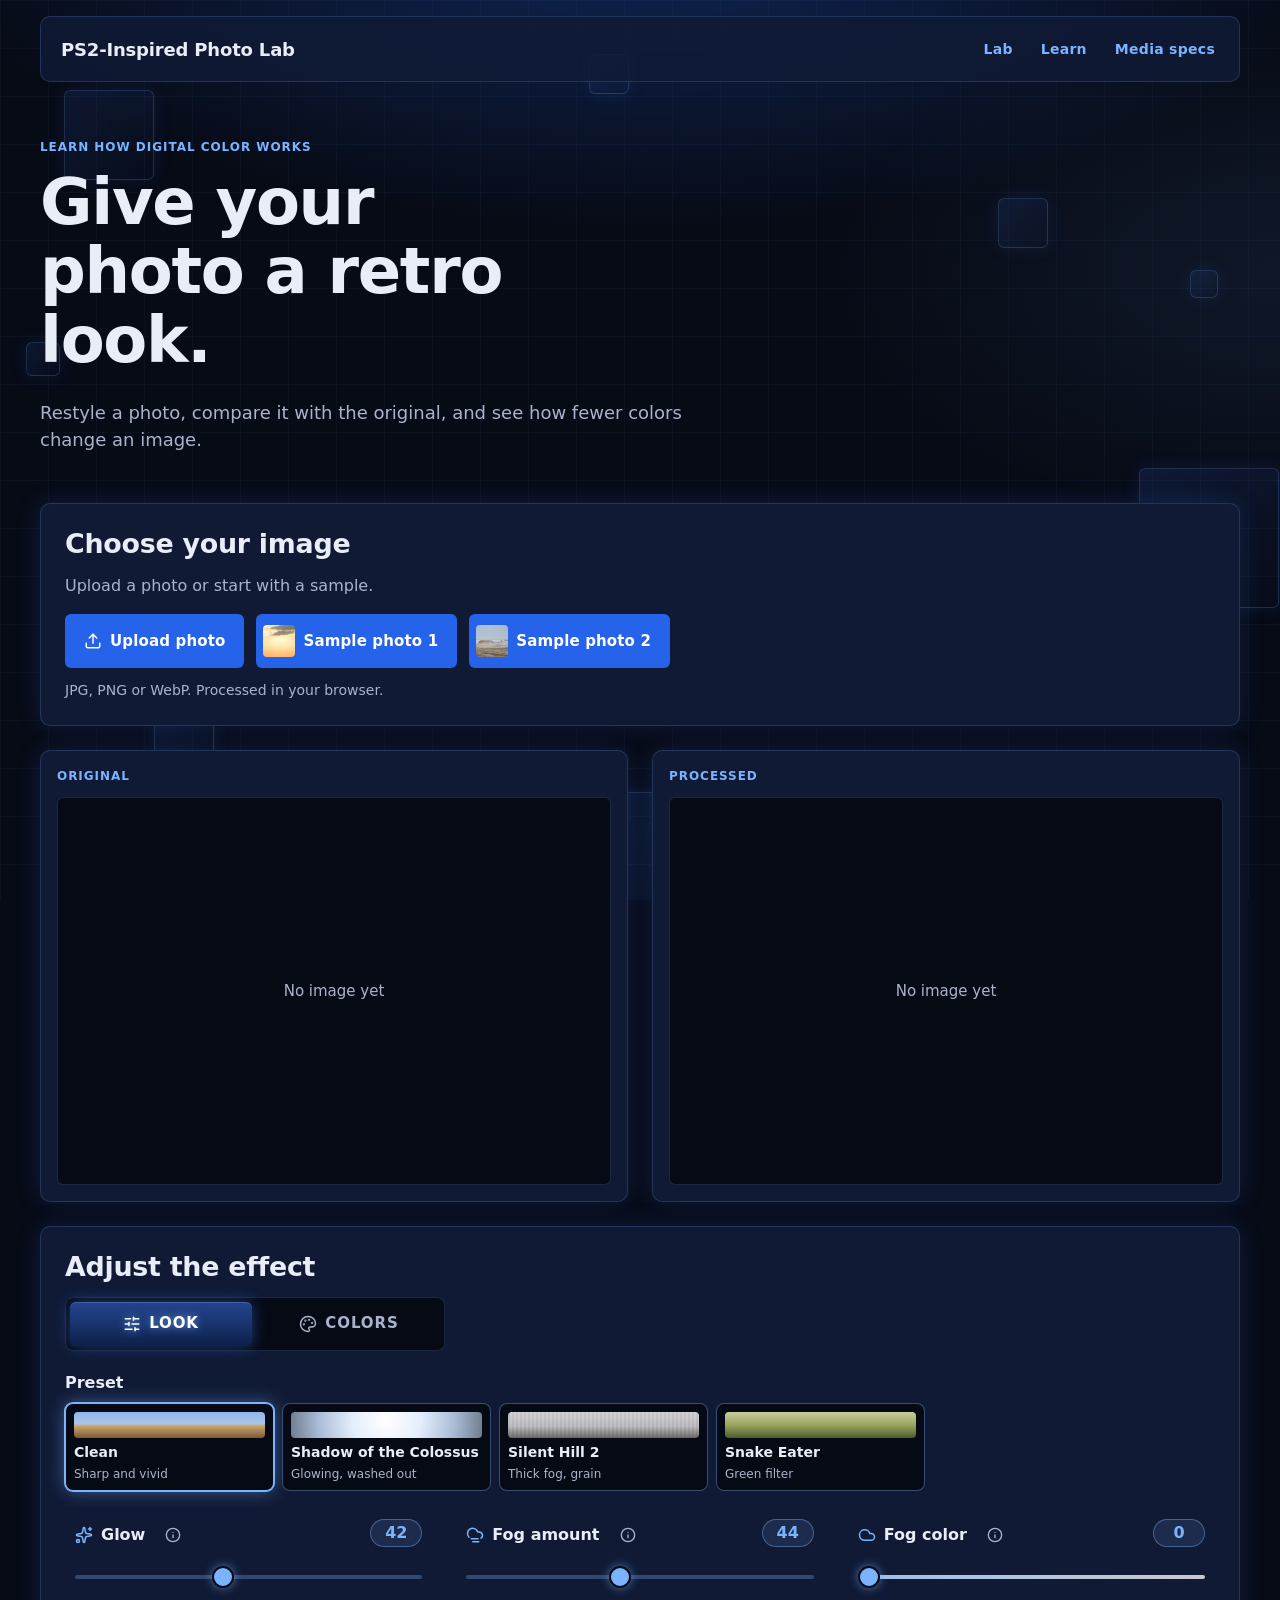
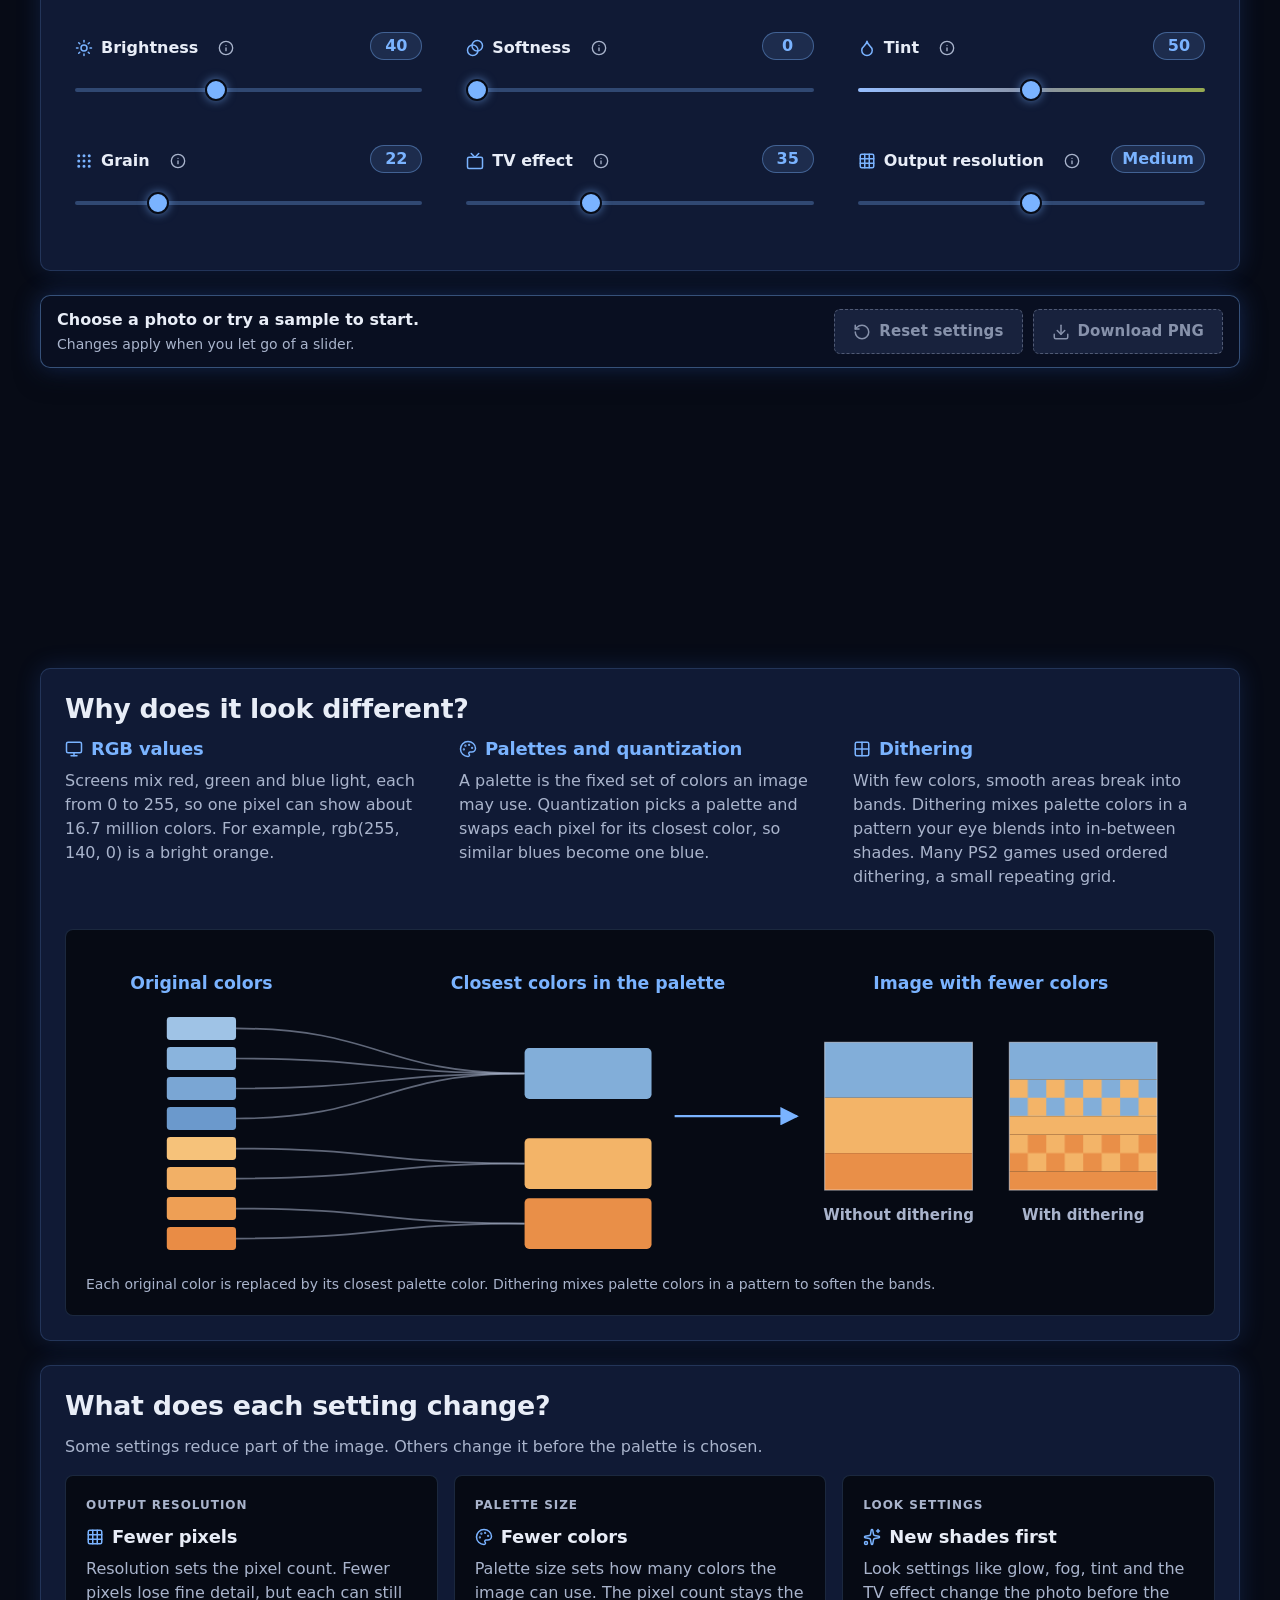
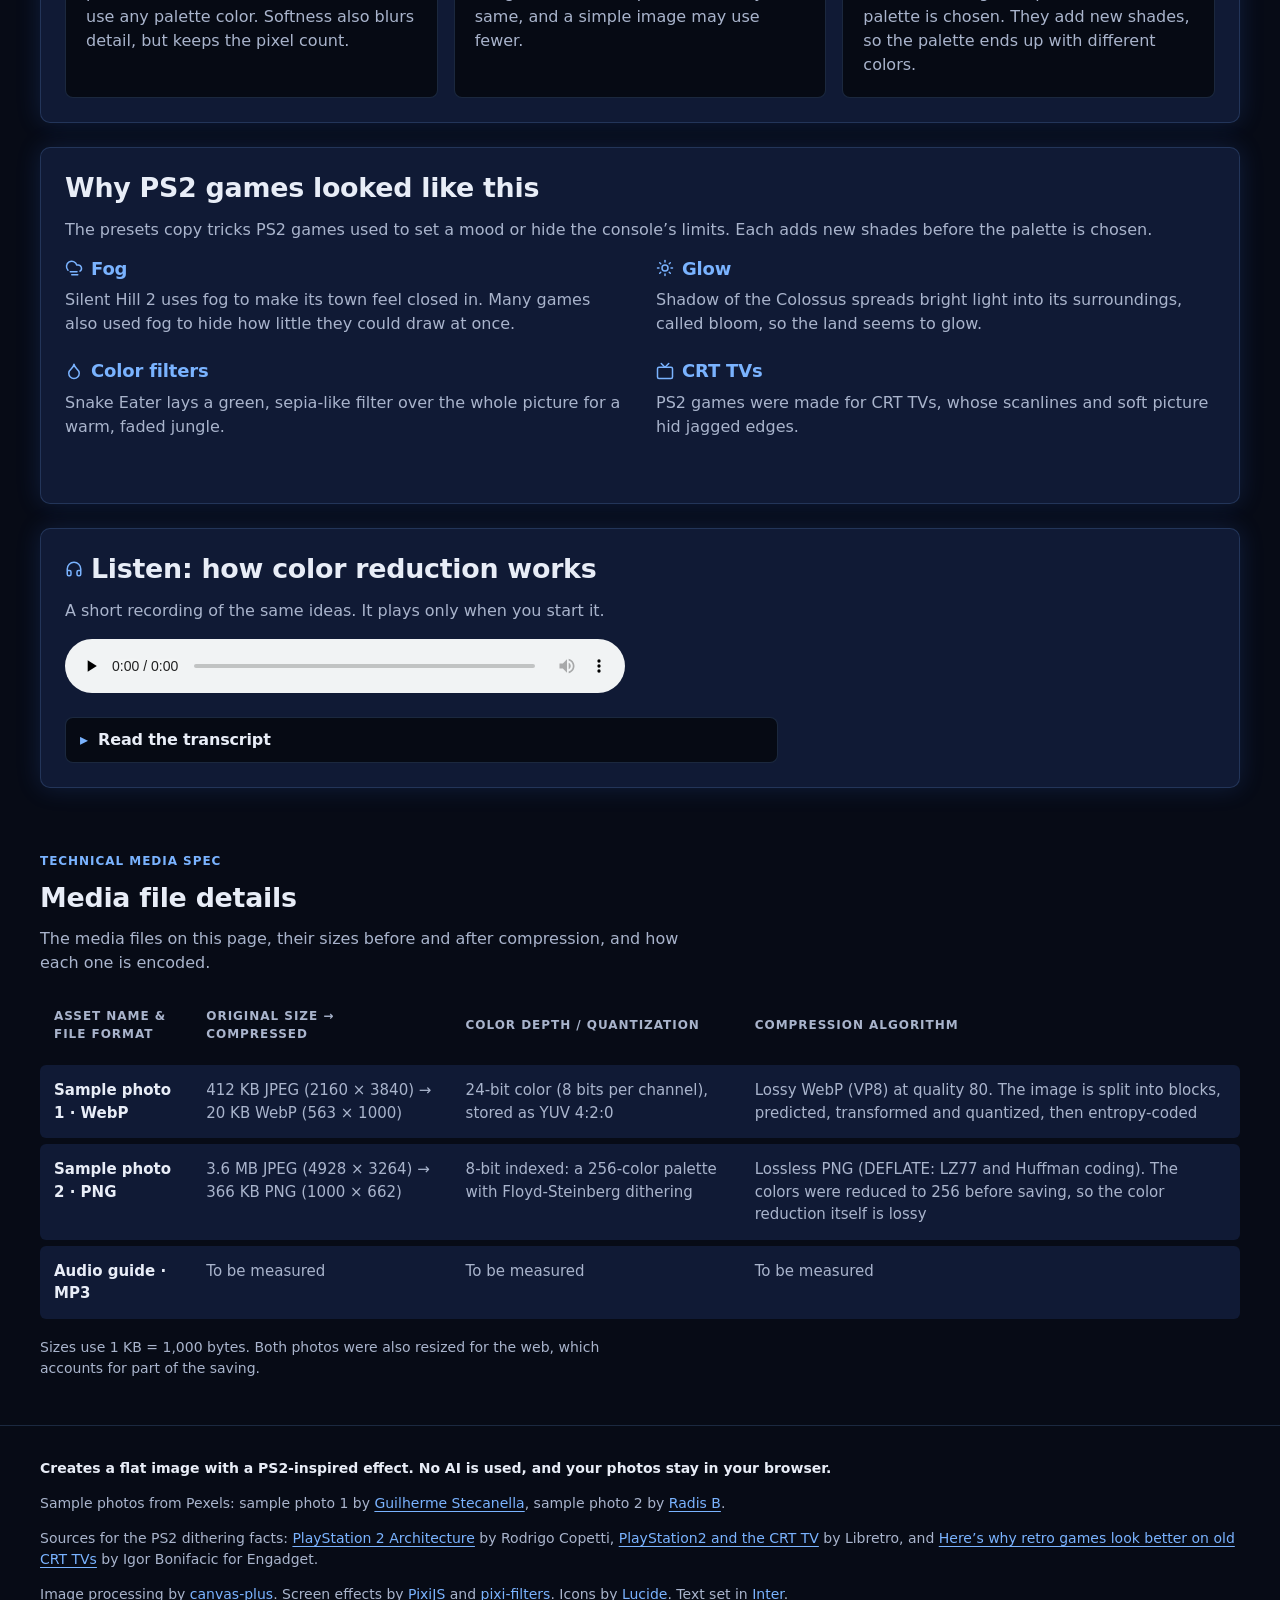
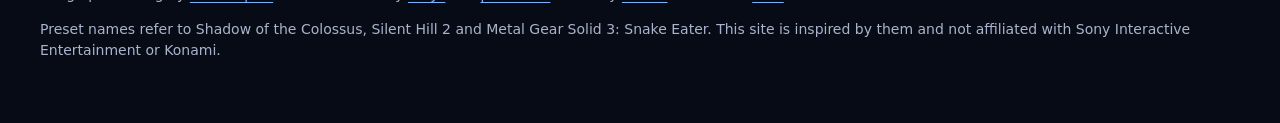
==== index.html @ ebdca56a "Rewrite the transcript around color systems and quantization, and cite the PS2 dithering sources" ====
<!doctype html>
<html lang="en">
<head>
  <meta charset="utf-8">
  <meta name="viewport" content="width=device-width, initial-scale=1">
  <title>PS2-Inspired Photo Lab</title>
  <meta name="description" content="Give a photo a PS2-inspired look and learn how RGB values, palettes, quantization and dithering change a digital image.">
  <meta name="theme-color" content="#070b16">
  <link rel="icon" href="data:image/svg+xml,%3Csvg xmlns='http://www.w3.org/2000/svg' viewBox='0 0 32 32'%3E%3Crect width='32' height='32' rx='6' fill='%23070b16'/%3E%3Cpath d='M6 24 16 6l10 18z' fill='none' stroke='%237ab3ff' stroke-width='2.5' stroke-linejoin='round'/%3E%3C/svg%3E">
  <link rel="preload" href="assets/fonts/inter-latin-wght-normal.woff2" as="font" type="font/woff2" crossorigin>
  <link rel="stylesheet" href="style.css">
</head>
<body>
  <!-- Icons from Lucide (lucide.dev), ISC license: assets/icons/LUCIDE-LICENSE.txt -->
  <svg class="icon-sprite" aria-hidden="true" focusable="false">
    <symbol id="i-upload" viewBox="0 0 24 24"><path d="M12 3v12" /> <path d="m17 8-5-5-5 5" /> <path d="M21 15v4a2 2 0 0 1-2 2H5a2 2 0 0 1-2-2v-4" /></symbol>
    <symbol id="i-download" viewBox="0 0 24 24"><path d="M12 15V3" /> <path d="M21 15v4a2 2 0 0 1-2 2H5a2 2 0 0 1-2-2v-4" /> <path d="m7 10 5 5 5-5" /></symbol>
    <symbol id="i-rotate-ccw" viewBox="0 0 24 24"><path d="M3 12a9 9 0 1 0 9-9 9.75 9.75 0 0 0-6.74 2.74L3 8" /> <path d="M3 3v5h5" /></symbol>
    <symbol id="i-play" viewBox="0 0 24 24"><path d="M5 5a2 2 0 0 1 3.008-1.728l11.997 6.998a2 2 0 0 1 .003 3.458l-12 7A2 2 0 0 1 5 19z" /></symbol>
    <symbol id="i-pause" viewBox="0 0 24 24"><rect x="14" y="3" width="5" height="18" rx="1" /> <rect x="5" y="3" width="5" height="18" rx="1" /></symbol>
    <symbol id="i-sliders-horizontal" viewBox="0 0 24 24"><path d="M10 5H3" /> <path d="M12 19H3" /> <path d="M14 3v4" /> <path d="M16 17v4" /> <path d="M21 12h-9" /> <path d="M21 19h-5" /> <path d="M21 5h-7" /> <path d="M8 10v4" /> <path d="M8 12H3" /></symbol>
    <symbol id="i-palette" viewBox="0 0 24 24"><path d="M12 22a1 1 0 0 1 0-20 10 9 0 0 1 10 9 5 5 0 0 1-5 5h-2.25a1.75 1.75 0 0 0-1.4 2.8l.3.4a1.75 1.75 0 0 1-1.4 2.8z" /> <circle cx="13.5" cy="6.5" r=".5" fill="currentColor" /> <circle cx="17.5" cy="10.5" r=".5" fill="currentColor" /> <circle cx="6.5" cy="12.5" r=".5" fill="currentColor" /> <circle cx="8.5" cy="7.5" r=".5" fill="currentColor" /></symbol>
    <symbol id="i-sparkles" viewBox="0 0 24 24"><path d="M11.017 2.814a1 1 0 0 1 1.966 0l1.051 5.558a2 2 0 0 0 1.594 1.594l5.558 1.051a1 1 0 0 1 0 1.966l-5.558 1.051a2 2 0 0 0-1.594 1.594l-1.051 5.558a1 1 0 0 1-1.966 0l-1.051-5.558a2 2 0 0 0-1.594-1.594l-5.558-1.051a1 1 0 0 1 0-1.966l5.558-1.051a2 2 0 0 0 1.594-1.594z" /> <path d="M20 2v4" /> <path d="M22 4h-4" /> <circle cx="4" cy="20" r="2" /></symbol>
    <symbol id="i-cloud-fog" viewBox="0 0 24 24"><path d="M4 14.899A7 7 0 1 1 15.71 8h1.79a4.5 4.5 0 0 1 2.5 8.242" /> <path d="M16 17H7" /> <path d="M17 21H9" /></symbol>
    <symbol id="i-cloud" viewBox="0 0 24 24"><path d="M17.5 19H9a7 7 0 1 1 6.71-9h1.79a4.5 4.5 0 1 1 0 9Z" /></symbol>
    <symbol id="i-sun" viewBox="0 0 24 24"><circle cx="12" cy="12" r="4" /> <path d="M12 2v2" /> <path d="M12 20v2" /> <path d="m4.93 4.93 1.41 1.41" /> <path d="m17.66 17.66 1.41 1.41" /> <path d="M2 12h2" /> <path d="M20 12h2" /> <path d="m6.34 17.66-1.41 1.41" /> <path d="m19.07 4.93-1.41 1.41" /></symbol>
    <symbol id="i-blend" viewBox="0 0 24 24"><circle cx="15" cy="9" r="7" /> <circle cx="9" cy="15" r="7" /></symbol>
    <symbol id="i-droplet" viewBox="0 0 24 24"><path d="M12 22a7 7 0 0 0 7-7c0-2-1-3.9-3-5.5s-3.5-4-4-6.5c-.5 2.5-2 4.9-4 6.5C6 11.1 5 13 5 15a7 7 0 0 0 7 7z" /></symbol>
    <symbol id="i-grip" viewBox="0 0 24 24"><circle cx="12" cy="5" r="1" /> <circle cx="19" cy="5" r="1" /> <circle cx="5" cy="5" r="1" /> <circle cx="12" cy="12" r="1" /> <circle cx="19" cy="12" r="1" /> <circle cx="5" cy="12" r="1" /> <circle cx="12" cy="19" r="1" /> <circle cx="19" cy="19" r="1" /> <circle cx="5" cy="19" r="1" /></symbol>
    <symbol id="i-tv" viewBox="0 0 24 24"><path d="m17 2-5 5-5-5" /> <rect width="20" height="15" x="2" y="7" rx="2" /></symbol>
    <symbol id="i-grid-3x3" viewBox="0 0 24 24"><rect width="18" height="18" x="3" y="3" rx="2" /> <path d="M3 9h18" /> <path d="M3 15h18" /> <path d="M9 3v18" /> <path d="M15 3v18" /></symbol>
    <symbol id="i-droplets" viewBox="0 0 24 24"><path d="M7 16.3c2.2 0 4-1.83 4-4.05 0-1.16-.57-2.26-1.71-3.19S7.29 6.75 7 5.3c-.29 1.45-1.14 2.84-2.29 3.76S3 11.1 3 12.25c0 2.22 1.8 4.05 4 4.05z" /> <path d="M12.56 6.6A10.97 10.97 0 0 0 14 3.02c.5 2.5 2 4.9 4 6.5s3 3.5 3 5.5a6.98 6.98 0 0 1-11.91 4.97" /></symbol>
    <symbol id="i-grid-2x2" viewBox="0 0 24 24"><path d="M12 3v18" /> <path d="M3 12h18" /> <rect x="3" y="3" width="18" height="18" rx="2" /></symbol>
    <symbol id="i-monitor" viewBox="0 0 24 24"><rect width="20" height="14" x="2" y="3" rx="2" /> <line x1="8" x2="16" y1="21" y2="21" /> <line x1="12" x2="12" y1="17" y2="21" /></symbol>
    <symbol id="i-headphones" viewBox="0 0 24 24"><path d="M3 14h3a2 2 0 0 1 2 2v3a2 2 0 0 1-2 2H5a2 2 0 0 1-2-2v-7a9 9 0 0 1 18 0v7a2 2 0 0 1-2 2h-1a2 2 0 0 1-2-2v-3a2 2 0 0 1 2-2h3" /></symbol>
    <symbol id="i-info" viewBox="0 0 24 24"><circle cx="12" cy="12" r="10" /> <path d="M12 16v-4" /> <path d="M12 8h.01" /></symbol>
  </svg>
  <a class="skip-link" href="#lab">Skip to the photo lab</a>

  <div class="backdrop" aria-hidden="true">
    <span></span><span></span><span></span><span></span><span></span>
    <span></span><span></span><span></span><span></span><span></span>
  </div>

  <header class="site-header">
    <div class="container">
      <div class="site-header__bar">
        <a class="brand" href="#top">PS2-Inspired Photo Lab</a>
        <nav aria-label="Page sections">
          <ul class="nav-list">
            <li><a href="#lab">Lab</a></li>
            <li><a href="#learn">Learn</a></li>
            <li><a href="#media-specs">Media specs</a></li>
          </ul>
        </nav>
      </div>
    </div>
  </header>

  <main id="top">
    <section class="intro container" aria-labelledby="intro-title">
      <p class="eyebrow">Learn how digital color works</p>
      <h1 id="intro-title">Give your photo a retro look.</h1>
      <p class="intro__lead">Restyle a photo, compare it with the original, and see how fewer colors change an image.</p>
    </section>

    <section id="lab" class="lab container" aria-label="Photo lab">
      <div class="panel choose">
        <h2>Choose your image</h2>
        <p>Upload a photo or start with a sample.</p>
        <div class="choose__actions">
          <label class="button upload">
            <input class="visually-hidden" type="file" id="upload-input" accept="image/jpeg,image/png,image/webp">
            <svg class="icon" aria-hidden="true" focusable="false"><use href="#i-upload"></use></svg>
            Upload photo
          </label>
          <button class="button button--sample" type="button" id="sample-sunset">
            <img class="sample-thumb" src="assets/images/thumb-sunset.webp" width="96" height="96" alt="">
            Sample photo 1
          </button>
          <button class="button button--sample" type="button" id="sample-desert">
            <img class="sample-thumb" src="assets/images/thumb-desert.webp" width="96" height="96" alt="">
            Sample photo 2
          </button>
        </div>
        <p class="hint">JPG, PNG or WebP. Processed in your browser.</p>
      </div>

      <div class="workspace">
        <div class="workspace__stage">
        <figure class="panel preview preview--original">
          <figcaption class="label">Original</figcaption>
          <div class="preview__frame" id="original-frame">
            <p class="preview__empty">No image yet</p>
          </div>
        </figure>

        <figure class="panel preview preview--processed">
          <figcaption class="label">Processed</figcaption>
          <div class="preview__frame" id="processed-frame">
            <p class="preview__empty">No image yet</p>
          </div>
          <div class="preview__motion" id="motion-controls" hidden>
            <button class="button button--secondary" type="button" id="motion-toggle"><svg class="icon" aria-hidden="true" focusable="false"><use href="#i-pause"></use></svg><span class="motion-toggle__label">Pause TV effect</span></button>
            <p class="preview__note">The moving preview is in full color. Pause it to see the exact file you’ll download.</p>
          </div>
        </figure>

        </div>

        <section class="panel controls" aria-labelledby="controls-title">
          <h2 id="controls-title">Adjust the effect</h2>
          <div class="tabs" role="tablist" aria-label="Settings">
            <button class="tab" type="button" role="tab" id="tab-look" aria-selected="true" aria-controls="panel-look"><svg class="icon" aria-hidden="true" focusable="false"><use href="#i-sliders-horizontal"></use></svg>Look</button>
            <button class="tab" type="button" role="tab" id="tab-colors" aria-selected="false" aria-controls="panel-colors" tabindex="-1"><svg class="icon" aria-hidden="true" focusable="false"><use href="#i-palette"></use></svg>Colors</button>
          </div>

          <div class="tab-panel" role="tabpanel" id="panel-look" aria-labelledby="tab-look">
            <fieldset class="presets">
              <legend>Preset</legend>
              <div class="presets__tiles">
                <label class="preset">
                  <input type="radio" name="preset" value="clean" checked>
                  <span class="preset__body">
                    <span class="preset__swatch preset__swatch--clean" aria-hidden="true"></span>
                    <span class="preset__name">Clean</span>
                    <span class="preset__hint">Sharp and vivid</span>
                  </span>
                </label>
                <label class="preset">
                  <input type="radio" name="preset" value="colossus">
                  <span class="preset__body">
                    <span class="preset__swatch preset__swatch--colossus" aria-hidden="true"></span>
                    <span class="preset__name">Shadow of the Colossus</span>
                    <span class="preset__hint">Glowing, washed out</span>
                  </span>
                </label>
                <label class="preset">
                  <input type="radio" name="preset" value="silenthill">
                  <span class="preset__body">
                    <span class="preset__swatch preset__swatch--silenthill" aria-hidden="true"></span>
                    <span class="preset__name">Silent Hill 2</span>
                    <span class="preset__hint">Thick fog, grain</span>
                  </span>
                </label>
                <label class="preset">
                  <input type="radio" name="preset" value="snakeeater">
                  <span class="preset__body">
                    <span class="preset__swatch preset__swatch--snakeeater" aria-hidden="true"></span>
                    <span class="preset__name">Snake Eater</span>
                    <span class="preset__hint">Green filter</span>
                  </span>
                </label>
              </div>
              <p class="presets__custom" id="preset-custom" hidden><span class="presets__chip">Custom</span> You changed a slider. Pick a preset to go back to it.</p>
            </fieldset>

              <div class="control menu-row">
                <div class="control__head">
                  <label for="glow"><svg class="icon" aria-hidden="true" focusable="false"><use href="#i-sparkles"></use></svg>Glow</label>
                  <button class="info-btn" type="button" aria-label="About Glow" aria-expanded="false" aria-controls="glow-help"><svg class="icon" aria-hidden="true" focusable="false"><use href="#i-info"></use></svg></button>
                  <output class="value-pill" for="glow" id="glow-value">42</output>
                </div>
                <input type="range" class="" id="glow" min="0" max="100" step="1" value="42" aria-describedby="glow-help">
                <p class="control__help control__help--pop" id="glow-help">How much bright areas glow into their surroundings.</p>
              </div>
              <div class="control menu-row">
                <div class="control__head">
                  <label for="fog-amount"><svg class="icon" aria-hidden="true" focusable="false"><use href="#i-cloud-fog"></use></svg>Fog amount</label>
                  <button class="info-btn" type="button" aria-label="About Fog amount" aria-expanded="false" aria-controls="fog-amount-help"><svg class="icon" aria-hidden="true" focusable="false"><use href="#i-info"></use></svg></button>
                  <output class="value-pill" for="fog-amount" id="fog-amount-value">44</output>
                </div>
                <input type="range" class="" id="fog-amount" min="0" max="100" step="1" value="44" aria-describedby="fog-amount-help">
                <p class="control__help control__help--pop" id="fog-amount-help">How thick the haze is. Light fog stays near the top of the image. Heavy fog covers all of it.</p>
              </div>
              <div class="control menu-row">
                <div class="control__head">
                  <label for="fog-color"><svg class="icon" aria-hidden="true" focusable="false"><use href="#i-cloud"></use></svg>Fog color</label>
                  <button class="info-btn" type="button" aria-label="About Fog color" aria-expanded="false" aria-controls="fog-color-help"><svg class="icon" aria-hidden="true" focusable="false"><use href="#i-info"></use></svg></button>
                  <output class="value-pill" for="fog-color" id="fog-color-value">0</output>
                </div>
                <input type="range" class="track-fog" id="fog-color" min="0" max="100" step="1" value="0" aria-describedby="fog-color-help">
                <p class="control__help control__help--pop" id="fog-color-help">From the photo’s own sky color to grey.</p>
              </div>
              <div class="control menu-row">
                <div class="control__head">
                  <label for="brightness"><svg class="icon" aria-hidden="true" focusable="false"><use href="#i-sun"></use></svg>Brightness</label>
                  <button class="info-btn" type="button" aria-label="About Brightness" aria-expanded="false" aria-controls="brightness-help"><svg class="icon" aria-hidden="true" focusable="false"><use href="#i-info"></use></svg></button>
                  <output class="value-pill" for="brightness" id="brightness-value">40</output>
                </div>
                <input type="range" class="" id="brightness" min="0" max="100" step="1" value="40" aria-describedby="brightness-help">
                <p class="control__help control__help--pop" id="brightness-help">Darker or lighter overall.</p>
              </div>
              <div class="control menu-row">
                <div class="control__head">
                  <label for="softness"><svg class="icon" aria-hidden="true" focusable="false"><use href="#i-blend"></use></svg>Softness</label>
                  <button class="info-btn" type="button" aria-label="About Softness" aria-expanded="false" aria-controls="softness-help"><svg class="icon" aria-hidden="true" focusable="false"><use href="#i-info"></use></svg></button>
                  <output class="value-pill" for="softness" id="softness-value">0</output>
                </div>
                <input type="range" class="" id="softness" min="0" max="100" step="1" value="0" aria-describedby="softness-help">
                <p class="control__help control__help--pop" id="softness-help">Draws the image smaller, then smooths it out, like PS2 output on a TV.</p>
              </div>
              <div class="control menu-row">
                <div class="control__head">
                  <label for="tint"><svg class="icon" aria-hidden="true" focusable="false"><use href="#i-droplet"></use></svg>Tint</label>
                  <button class="info-btn" type="button" aria-label="About Tint" aria-expanded="false" aria-controls="tint-help"><svg class="icon" aria-hidden="true" focusable="false"><use href="#i-info"></use></svg></button>
                  <output class="value-pill" for="tint" id="tint-value">50</output>
                </div>
                <input type="range" class="track-tint" id="tint" min="0" max="100" step="1" value="50" aria-describedby="tint-help">
                <p class="control__help control__help--pop" id="tint-help">Shifts the colors toward blue-white (left) or olive green (right). The middle is no tint.</p>
              </div>
              <div class="control menu-row">
                <div class="control__head">
                  <label for="grain"><svg class="icon" aria-hidden="true" focusable="false"><use href="#i-grip"></use></svg>Grain</label>
                  <button class="info-btn" type="button" aria-label="About Grain" aria-expanded="false" aria-controls="grain-help"><svg class="icon" aria-hidden="true" focusable="false"><use href="#i-info"></use></svg></button>
                  <output class="value-pill" for="grain" id="grain-value">22</output>
                </div>
                <input type="range" class="" id="grain" min="0" max="100" step="1" value="22" aria-describedby="grain-help">
                <p class="control__help control__help--pop" id="grain-help">How much moving film grain the TV screen adds.</p>
              </div>
              <div class="control menu-row">
                <div class="control__head">
                  <label for="tv"><svg class="icon" aria-hidden="true" focusable="false"><use href="#i-tv"></use></svg>TV effect</label>
                  <button class="info-btn" type="button" aria-label="About TV effect" aria-expanded="false" aria-controls="tv-help"><svg class="icon" aria-hidden="true" focusable="false"><use href="#i-info"></use></svg></button>
                  <output class="value-pill" for="tv" id="tv-value">35</output>
                </div>
                <input type="range" class="" id="tv" min="0" max="100" step="1" value="35" aria-describedby="tv-help">
                <p class="control__help control__help--pop" id="tv-help">How strong the CRT TV look is: scanlines, a curved screen and darker edges. 0 turns it off.</p>
              </div>
              <div class="control menu-row">
                <div class="control__head">
                  <label for="output-resolution"><svg class="icon" aria-hidden="true" focusable="false"><use href="#i-grid-3x3"></use></svg>Output resolution</label>
                  <button class="info-btn" type="button" aria-label="About Output resolution" aria-expanded="false" aria-controls="output-resolution-help"><svg class="icon" aria-hidden="true" focusable="false"><use href="#i-info"></use></svg></button>
                  <output class="value-pill" for="output-resolution" id="output-resolution-value">Medium</output>
                </div>
                <input type="range" id="output-resolution" min="1" max="3" step="1" value="2" aria-valuetext="Medium" aria-describedby="output-resolution-help">
                <p class="control__help control__help--pop" id="output-resolution-help">Lower resolution uses fewer pixels and shows less detail.</p>
              </div>
          </div>

          <div class="tab-panel" role="tabpanel" id="panel-colors" aria-labelledby="tab-colors" hidden>
              <div class="control menu-row">
                <div class="control__head">
                  <label for="palette-size"><svg class="icon" aria-hidden="true" focusable="false"><use href="#i-palette"></use></svg>Palette size</label>
                  <button class="info-btn" type="button" aria-label="About Palette size" aria-expanded="false" aria-controls="palette-size-help"><svg class="icon" aria-hidden="true" focusable="false"><use href="#i-info"></use></svg></button>
                  <output class="value-pill" for="palette-size" id="palette-size-value">64 colors</output>
                </div>
                <input type="range" id="palette-size" min="0" max="6" step="1" value="4" aria-valuetext="64 colors" aria-describedby="palette-size-help">
                <p class="control__help control__help--pop" id="palette-size-help">Reduce the number of colors used in the image.</p>
              </div>
              <div class="control menu-row">
                <div class="control__head">
                  <label for="color-strength"><svg class="icon" aria-hidden="true" focusable="false"><use href="#i-droplets"></use></svg>Color strength</label>
                  <button class="info-btn" type="button" aria-label="About Color strength" aria-expanded="false" aria-controls="color-strength-help"><svg class="icon" aria-hidden="true" focusable="false"><use href="#i-info"></use></svg></button>
                  <output class="value-pill" for="color-strength" id="color-strength-value">86</output>
                </div>
                <input type="range" class="" id="color-strength" min="0" max="100" step="1" value="86" aria-describedby="color-strength-help">
                <p class="control__help control__help--pop" id="color-strength-help">How vivid the colors are before the palette is reduced.</p>
              </div>
              <fieldset class="control segmented menu-row" aria-describedby="dithering-help">
                <legend><svg class="icon" aria-hidden="true" focusable="false"><use href="#i-grid-2x2"></use></svg>Dithering<button class="info-btn" type="button" aria-label="About Dithering" aria-expanded="false" aria-controls="dithering-help"><svg class="icon" aria-hidden="true" focusable="false"><use href="#i-info"></use></svg></button></legend>
                <div class="segmented__options">
                  <label><input type="radio" name="dithering" value="off"><span>Off</span></label>
                  <label><input type="radio" name="dithering" value="diffusion"><span>Error diffusion</span></label>
                  <label><input type="radio" name="dithering" value="ordered" checked><span>Ordered (PS2)</span></label>
                </div>
                <p class="control__help control__help--pop" id="dithering-help">Error diffusion spreads rounding errors to nearby pixels. Ordered dithering uses a repeating grid pattern, like many PS2 games.</p>
              </fieldset>
          </div>

        </section>

        <div class="action-bar">
          <div class="action-bar__status">
            <p class="status" id="status" role="status" aria-live="polite">Choose a photo or try a sample to start.</p>
            <p class="hint">Changes apply when you let go of a slider.</p>
          </div>
          <div class="action-bar__buttons">
            <button class="button button--secondary" type="button" id="reset" disabled><svg class="icon" aria-hidden="true" focusable="false"><use href="#i-rotate-ccw"></use></svg>Reset settings</button>
            <button class="button" type="button" id="download" disabled><svg class="icon" aria-hidden="true" focusable="false"><use href="#i-download"></use></svg>Download PNG</button>
          </div>
        </div>
      </div>

      <section class="panel palette" aria-labelledby="palette-title" data-reveal>
        <h2 id="palette-title">Colors in your image</h2>
        <p>Select a color to see its red, green and blue values.</p>
        <p class="palette__count" id="palette-count"></p>
        <div class="palette__swatches" id="palette-swatches">
          <p class="palette__empty">Your palette will appear here after processing.</p>
        </div>
        <p class="palette__readout" id="palette-readout" aria-live="polite"></p>
      </section>
    </section>

    <section id="learn" class="learn container" aria-label="Learn">
      <div class="panel" data-reveal>
        <h2>Why does it look different?</h2>

        <div class="learn__ideas">
          <div>
            <h3><svg class="icon" aria-hidden="true" focusable="false"><use href="#i-monitor"></use></svg>RGB values</h3>
            <p>Screens mix red, green and blue light, each from 0 to 255, so one pixel can show about 16.7 million colors. For example, rgb(255, 140, 0) is a bright orange.</p>
          </div>
          <div>
            <h3><svg class="icon" aria-hidden="true" focusable="false"><use href="#i-palette"></use></svg>Palettes and quantization</h3>
            <p>A palette is the fixed set of colors an image may use. Quantization picks a palette and swaps each pixel for its closest color, so similar blues become one blue.</p>
          </div>
          <div>
            <h3><svg class="icon" aria-hidden="true" focusable="false"><use href="#i-grid-2x2"></use></svg>Dithering</h3>
            <p>With few colors, smooth areas break into bands. Dithering mixes palette colors in a pattern your eye blends into in-between shades. Many PS2 games used ordered dithering, a small repeating grid.</p>
          </div>
        </div>

        <figure class="diagram">
          <svg class="diagram__svg diagram__svg--wide" viewBox="0 0 960 270" role="img" aria-labelledby="diagram-wide-title diagram-wide-desc">
            <title id="diagram-wide-title">How quantization maps colors to a palette</title>
            <desc id="diagram-wide-desc">Eight original colors, four blues and four oranges, each point to the closest of three palette colors: one blue, one light orange and one dark orange. The result is shown twice. Without dithering, the image has hard bands. With dithering, checkered patterns of two palette colors soften the bands.</desc>
            <defs>
              <pattern id="wide-dither-a" width="32" height="32" patternUnits="userSpaceOnUse">
                <rect width="32" height="32" fill="#82aed9"/>
                <rect x="16" width="16" height="16" fill="#f3b468"/>
                <rect y="16" width="16" height="16" fill="#f3b468"/>
              </pattern>
              <pattern id="wide-dither-b" width="32" height="32" patternUnits="userSpaceOnUse">
                <rect width="32" height="32" fill="#f3b468"/>
                <rect x="16" width="16" height="16" fill="#e98f48"/>
                <rect y="16" width="16" height="16" fill="#e98f48"/>
              </pattern>
              <marker id="wide-arrow" viewBox="0 0 10 10" refX="9" refY="5" markerWidth="8" markerHeight="8" orient="auto">
                <path d="M0 0 10 5 0 10z" class="diagram__arrowhead"/>
              </marker>
            </defs>

            <text class="diagram__label" x="100" y="34" text-anchor="middle">Original colors</text>
            <text class="diagram__label" x="435" y="34" text-anchor="middle">Closest colors in the palette</text>
            <text class="diagram__label" x="784" y="34" text-anchor="middle">Image with fewer colors</text>

            <g class="diagram__links">
              <path d="M130 68C255 68 255 107 380 107"/>
              <path d="M130 94C255 94 255 107 380 107"/>
              <path d="M130 120C255 120 255 107 380 107"/>
              <path d="M130 146C255 146 255 107 380 107"/>
              <path d="M130 172C255 172 255 185 380 185"/>
              <path d="M130 198C255 198 255 185 380 185"/>
              <path d="M130 224C255 224 255 237 380 237"/>
              <path d="M130 250C255 250 255 237 380 237"/>
            </g>

            <g class="diagram__swatches">
              <rect x="70" y="58" width="60" height="20" rx="3" fill="#9fc3e6"/>
              <rect x="70" y="84" width="60" height="20" rx="3" fill="#8ab4dd"/>
              <rect x="70" y="110" width="60" height="20" rx="3" fill="#7aa6d4"/>
              <rect x="70" y="136" width="60" height="20" rx="3" fill="#6b99cc"/>
              <rect x="70" y="162" width="60" height="20" rx="3" fill="#f6c27a"/>
              <rect x="70" y="188" width="60" height="20" rx="3" fill="#f2b066"/>
              <rect x="70" y="214" width="60" height="20" rx="3" fill="#ee9f55"/>
              <rect x="70" y="240" width="60" height="20" rx="3" fill="#e98c45"/>

              <rect x="380" y="85" width="110" height="44" rx="4" fill="#82aed9"/>
              <rect x="380" y="163" width="110" height="44" rx="4" fill="#f3b468"/>
              <rect x="380" y="215" width="110" height="44" rx="4" fill="#e98f48"/>
            </g>

            <path class="diagram__arrow" d="M510 144H616" marker-end="url(#wide-arrow)"/>

            <g class="diagram__grid">
              <rect x="640" y="80" width="128" height="48" fill="#82aed9"/>
              <rect x="640" y="128" width="128" height="48" fill="#f3b468"/>
              <rect x="640" y="176" width="128" height="32" fill="#e98f48"/>
              <rect class="diagram__frame" x="640" y="80" width="128" height="128"/>
            </g>
            <g class="diagram__grid">
              <rect x="800" y="80" width="128" height="32" fill="#82aed9"/>
              <rect x="800" y="112" width="128" height="32" fill="url(#wide-dither-a)"/>
              <rect x="800" y="144" width="128" height="16" fill="#f3b468"/>
              <rect x="800" y="160" width="128" height="32" fill="url(#wide-dither-b)"/>
              <rect x="800" y="192" width="128" height="16" fill="#e98f48"/>
              <rect class="diagram__frame" x="800" y="80" width="128" height="128"/>
            </g>
            <text class="diagram__note" x="704" y="234" text-anchor="middle">Without dithering</text>
            <text class="diagram__note" x="864" y="234" text-anchor="middle">With dithering</text>
          </svg>

          <svg class="diagram__svg diagram__svg--tall" viewBox="0 0 340 460" aria-hidden="true" focusable="false">
            <defs>
              <pattern id="tall-dither-a" width="32" height="32" patternUnits="userSpaceOnUse">
                <rect width="32" height="32" fill="#82aed9"/>
                <rect x="16" width="16" height="16" fill="#f3b468"/>
                <rect y="16" width="16" height="16" fill="#f3b468"/>
              </pattern>
              <pattern id="tall-dither-b" width="32" height="32" patternUnits="userSpaceOnUse">
                <rect width="32" height="32" fill="#f3b468"/>
                <rect x="16" width="16" height="16" fill="#e98f48"/>
                <rect y="16" width="16" height="16" fill="#e98f48"/>
              </pattern>
              <marker id="tall-arrow" viewBox="0 0 10 10" refX="9" refY="5" markerWidth="8" markerHeight="8" orient="auto">
                <path d="M0 0 10 5 0 10z" class="diagram__arrowhead"/>
              </marker>
            </defs>

            <text class="diagram__label" x="170" y="24" text-anchor="middle">Original colors</text>

            <g class="diagram__links">
              <path d="M36 72C36 111 93 111 93 150"/>
              <path d="M74 72C74 111 93 111 93 150"/>
              <path d="M112 72C112 111 93 111 93 150"/>
              <path d="M150 72C150 111 93 111 93 150"/>
              <path d="M188 72C188 111 207 111 207 150"/>
              <path d="M226 72C226 111 207 111 207 150"/>
              <path d="M264 72C264 111 289 111 289 150"/>
              <path d="M302 72C302 111 289 111 289 150"/>
            </g>

            <g class="diagram__swatches">
              <rect x="20" y="40" width="32" height="32" rx="3" fill="#9fc3e6"/>
              <rect x="58" y="40" width="32" height="32" rx="3" fill="#8ab4dd"/>
              <rect x="96" y="40" width="32" height="32" rx="3" fill="#7aa6d4"/>
              <rect x="134" y="40" width="32" height="32" rx="3" fill="#6b99cc"/>
              <rect x="172" y="40" width="32" height="32" rx="3" fill="#f6c27a"/>
              <rect x="210" y="40" width="32" height="32" rx="3" fill="#f2b066"/>
              <rect x="248" y="40" width="32" height="32" rx="3" fill="#ee9f55"/>
              <rect x="286" y="40" width="32" height="32" rx="3" fill="#e98c45"/>

              <rect x="48" y="150" width="90" height="40" rx="4" fill="#82aed9"/>
              <rect x="172" y="150" width="70" height="40" rx="4" fill="#f3b468"/>
              <rect x="254" y="150" width="70" height="40" rx="4" fill="#e98f48"/>
            </g>
            <text class="diagram__label" x="170" y="214" text-anchor="middle">Closest colors in the palette</text>

            <path class="diagram__arrow" d="M170 226V256" marker-end="url(#tall-arrow)"/>
            <text class="diagram__label" x="170" y="280" text-anchor="middle">Image with fewer colors</text>

            <g class="diagram__grid">
              <rect x="32" y="288" width="128" height="48" fill="#82aed9"/>
              <rect x="32" y="336" width="128" height="48" fill="#f3b468"/>
              <rect x="32" y="384" width="128" height="32" fill="#e98f48"/>
              <rect class="diagram__frame" x="32" y="288" width="128" height="128"/>
            </g>
            <g class="diagram__grid">
              <rect x="192" y="288" width="128" height="32" fill="#82aed9"/>
              <rect x="192" y="320" width="128" height="32" fill="url(#tall-dither-a)"/>
              <rect x="192" y="352" width="128" height="16" fill="#f3b468"/>
              <rect x="192" y="368" width="128" height="32" fill="url(#tall-dither-b)"/>
              <rect x="192" y="400" width="128" height="16" fill="#e98f48"/>
              <rect class="diagram__frame" x="192" y="288" width="128" height="128"/>
            </g>
            <text class="diagram__note" x="96" y="442" text-anchor="middle">Without dithering</text>
            <text class="diagram__note" x="256" y="442" text-anchor="middle">With dithering</text>
          </svg>

          <figcaption>Each original color is replaced by its closest palette color. Dithering mixes palette colors in a pattern to soften the bands.</figcaption>
        </figure>
      </div>

      <div class="panel" data-reveal>
        <h2>What does each setting change?</h2>
        <p>Some settings reduce part of the image. Others change it before the palette is chosen.</p>

        <div class="cards">
          <article class="card">
            <p class="label">Output resolution</p>
            <h3><svg class="icon" aria-hidden="true" focusable="false"><use href="#i-grid-3x3"></use></svg>Fewer pixels</h3>
            <p>Resolution sets the pixel count. Fewer pixels lose fine detail, but each can still use any palette color. Softness also blurs detail, but keeps the pixel count.</p>
          </article>
          <article class="card">
            <p class="label">Palette size</p>
            <h3><svg class="icon" aria-hidden="true" focusable="false"><use href="#i-palette"></use></svg>Fewer colors</h3>
            <p>Palette size sets how many colors the image can use. The pixel count stays the same, and a simple image may use fewer.</p>
          </article>
          <article class="card">
            <p class="label">Look settings</p>
            <h3><svg class="icon" aria-hidden="true" focusable="false"><use href="#i-sparkles"></use></svg>New shades first</h3>
            <p>Look settings like glow, fog, tint and the TV effect change the photo before the palette is chosen. They add new shades, so the palette ends up with different colors.</p>
          </article>
        </div>
      </div>

      <div class="panel" data-reveal>
        <h2>Why PS2 games looked like this</h2>
        <p>The presets copy tricks PS2 games used to set a mood or hide the console’s limits. Each adds new shades before the palette is chosen.</p>
        <div class="learn__ideas learn__ideas--pairs">
          <div>
            <h3><svg class="icon" aria-hidden="true" focusable="false"><use href="#i-cloud-fog"></use></svg>Fog</h3>
            <p>Silent Hill 2 uses fog to make its town feel closed in. Many games also used fog to hide how little they could draw at once.</p>
          </div>
          <div>
            <h3><svg class="icon" aria-hidden="true" focusable="false"><use href="#i-sun"></use></svg>Glow</h3>
            <p>Shadow of the Colossus spreads bright light into its surroundings, called bloom, so the land seems to glow.</p>
          </div>
          <div>
            <h3><svg class="icon" aria-hidden="true" focusable="false"><use href="#i-droplet"></use></svg>Color filters</h3>
            <p>Snake Eater lays a green, sepia-like filter over the whole picture for a warm, faded jungle.</p>
          </div>
          <div>
            <h3><svg class="icon" aria-hidden="true" focusable="false"><use href="#i-tv"></use></svg>CRT TVs</h3>
            <p>PS2 games were made for CRT TVs, whose scanlines and soft picture hid jagged edges.</p>
          </div>
        </div>
      </div>

      <div class="panel listen" data-reveal>
        <h2><svg class="icon" aria-hidden="true" focusable="false"><use href="#i-headphones"></use></svg>Listen: how color reduction works</h2>
        <p>A short recording of the same ideas. It plays only when you start it.</p>
        <audio class="listen__player" controls preload="none">
          <source src="assets/audio/quantization-guide.mp3" type="audio/mpeg">
          Your browser can’t play this audio. The transcript below has the same content.
        </audio>
        <details class="transcript">
          <summary><h3>Read the transcript</h3></summary>
        <div class="listen__transcript">
          <p>Your screen uses the RGB color model. It makes every color by mixing just three: red, green and blue. Each pixel has a tiny light for each one, and changing how bright they are gives you a different color. Turn all three all the way up and you get white. Turn them all off and you get black.</p>
          <p>Your computer stores the brightness of each light as a number from 0 to 255. Each number takes 8 bits, so a pixel uses 24 bits in total. This is called 24-bit color, and it gives you about 16.7 million possible colors.</p>
          <p>You’ve probably seen colors written as a code like #D6A860. That’s a hex code, and it’s just those same three numbers written in a shorter way. The first two characters are the red, the middle two are the green, and the last two are the blue. So D6A860 means red 214, green 168 and blue 96, which is a light tan.</p>
          <p>When a camera turns a real scene into a digital image, it does two things. First, it splits the scene into a grid of tiny squares called pixels. That step is sampling, and more pixels means more detail. Then comes quantization: each pixel’s color gets rounded to the closest option from a fixed set. So sampling decides how much detail the image has, and quantization decides how many colors it can use.</p>
          <p>Color quantization uses that same idea to cut an image down to just a few colors, while keeping it close to the original. Imagine drawing a sunset with only an 8-pack of crayons. You can’t match every shade in the sky, so for each spot you pick the closest crayon you have. The computer does the same thing with every pixel.</p>
          <p>Those few colors make up the palette. Instead of storing a full color for every pixel, the image keeps the palette once and gives each pixel a number that points to one of its colors. It works like a paint-by-numbers picture. An image saved this way is called an indexed image, and the palette acts as its lookup table. An 8-bit indexed image can have up to 256 colors, and it takes up much less space than a 24-bit one.</p>
          <p>The downside is that smooth areas can lose their smoothness. A sky that slowly fades from light blue to dark blue needs lots of in-between shades. If the palette doesn’t have enough of them, you see stripes of color instead of a smooth fade. Those stripes are called color banding.</p>
          <p>Dithering makes an image with only a few colors look smoother. Its main job is to hide banding. To do that, it mixes the colors the image has in a fine pattern of dots. Up close you can see the dots, but from a normal distance your eye blends them into the shades in between. So the sky looks smooth again, even though no new colors were added.</p>
          <p>Many PS2 games used this trick because they drew their graphics with fewer colors to save memory. They used a small checkered pattern. Old TVs had a soft picture that blurred the pattern away, so most players never noticed it.</p>
        </div>
        </details>
      </div>
    </section>

    <section id="media-specs" class="media-specs container" aria-labelledby="media-specs-title" data-reveal>
      <p class="eyebrow">Technical media spec</p>
      <h2 id="media-specs-title">Media file details</h2>
      <p>The media files on this page, their sizes before and after compression, and how each one is encoded.</p>

      <div class="table-wrap">
        <table class="spec-table">
          <caption class="visually-hidden">Media files used on this page</caption>
          <thead>
            <tr>
              <th scope="col">Asset Name &amp; File Format</th>
              <th scope="col">Original Size → Compressed</th>
              <th scope="col">Color Depth / Quantization</th>
              <th scope="col">Compression Algorithm</th>
            </tr>
          </thead>
          <tbody>
            <tr>
              <th scope="row" data-label="Asset Name &amp; File Format">Sample photo 1 · WebP</th>
              <td data-label="Original Size → Compressed">412 KB JPEG (2160 × 3840) → 20 KB WebP (563 × 1000)</td>
              <td data-label="Color Depth / Quantization">24-bit color (8 bits per channel), stored as YUV 4:2:0</td>
              <td data-label="Compression Algorithm">Lossy WebP (VP8) at quality 80. The image is split into blocks, predicted, transformed and quantized, then entropy-coded</td>
            </tr>
            <tr>
              <th scope="row" data-label="Asset Name &amp; File Format">Sample photo 2 · PNG</th>
              <td data-label="Original Size → Compressed">3.6 MB JPEG (4928 × 3264) → 366 KB PNG (1000 × 662)</td>
              <td data-label="Color Depth / Quantization">8-bit indexed: a 256-color palette with Floyd-Steinberg dithering</td>
              <td data-label="Compression Algorithm">Lossless PNG (DEFLATE: LZ77 and Huffman coding). The colors were reduced to 256 before saving, so the color reduction itself is lossy</td>
            </tr>
            <tr>
              <th scope="row" data-label="Asset Name &amp; File Format">Audio guide · MP3</th>
              <td data-label="Original Size → Compressed">To be measured</td>
              <td data-label="Color Depth / Quantization">To be measured</td>
              <td data-label="Compression Algorithm">To be measured</td>
            </tr>
          </tbody>
        </table>
      </div>
      <p class="spec-note">Sizes use 1 KB = 1,000 bytes. Both photos were also resized for the web, which accounts for part of the saving.</p>
    </section>
  </main>

  <footer class="site-footer">
    <div class="container">
      <p class="site-footer__lead">Creates a flat image with a PS2-inspired effect. No AI is used, and your photos stay in your browser.</p>
      <p>Sample photos from Pexels: sample photo 1 by <a href="https://www.pexels.com/photo/landscape-photography-of-an-open-field-under-the-orange-sky-11056055/">Guilherme Stecanella</a>, sample photo 2 by <a href="https://www.pexels.com/photo/mountains-rocks-hills-rock-26311729/">Radis B</a>.</p>
      <p>Sources for the PS2 dithering facts: <a href="https://www.copetti.org/writings/consoles/playstation-2/">PlayStation 2 Architecture</a> by Rodrigo Copetti, <a href="https://www.libretro.com/?p=50686">PlayStation2 and the CRT TV</a> by Libretro, and <a href="https://engadget.com/2236809/why-retro-games-look-better-old-crt-tv">Here’s why retro games look better on old CRT TVs</a> by Igor Bonifacic for Engadget.</p>
      <p>Image processing by <a href="https://github.com/jhuckaby/canvas-plus">canvas-plus</a>. Screen effects by <a href="https://pixijs.com/">PixiJS</a> and <a href="https://github.com/pixijs/filters">pixi-filters</a>. Icons by <a href="https://lucide.dev/">Lucide</a>. Text set in <a href="https://rsms.me/inter/">Inter</a>.</p>
      <p>Preset names refer to Shadow of the Colossus, Silent Hill 2 and Metal Gear Solid 3: Snake Eater. This site is inspired by them and not affiliated with Sony Interactive Entertainment or Konami.</p>
    </div>
  </footer>

  <script src="assets/js/processor.js" defer></script>
  <script src="assets/js/screen-preview.js" defer></script>
  <script src="assets/js/app.js" defer></script>
  <script src="assets/js/reveal.js" defer></script>
</body>
</html>
---- style.css ----
/* PS2-Inspired Photo Lab */

@font-face {
  font-family: "Inter";
  font-style: normal;
  font-weight: 100 900;
  font-display: swap;
  src: url("assets/fonts/inter-latin-wght-normal.woff2") format("woff2");
}

:root {
  --bg: #070b16;
  --surface: #101a35;
  --surface-inset: #060a14;
  --border: rgba(122, 179, 255, 0.18);
  --border-strong: rgba(122, 179, 255, 0.4);
  --text: #e8edf7;
  --muted: #a9b4cc;
  --accent: #2563eb;
  --accent-hover: #1d4ed8;
  --accent-bright: #7ab3ff;
  --focus: #8cc4ff;
  --disabled-bg: #18223d;
  --disabled-text: #8792ab;
  --glow: 0 0 24px rgba(59, 118, 246, 0.18);
  --radius: 10px;
  --gutter: 24px;
}

/* Base */

*,
*::before,
*::after {
  box-sizing: border-box;
}

html {
  font-kerning: normal;
  -webkit-text-size-adjust: 100%;
}

body {
  margin: 0;
  background-color: var(--bg);
  background-image:
    radial-gradient(ellipse 80% 50% at 50% -10%, rgba(37, 99, 235, 0.32), transparent 70%),
    radial-gradient(ellipse 50% 40% at 100% 30%, rgba(122, 179, 255, 0.08), transparent 70%),
    linear-gradient(rgba(122, 179, 255, 0.035) 1px, transparent 1px),
    linear-gradient(90deg, rgba(122, 179, 255, 0.035) 1px, transparent 1px);
  background-size: 100% 100%, 100% 100%, 48px 48px, 48px 48px;
  background-attachment: fixed;
  color: var(--text);
  font-family: "Inter", system-ui, -apple-system, "Segoe UI", Roboto, sans-serif;
  font-size: 16px;
  line-height: 1.5;
}

h1,
h2,
h3 {
  margin: 0 0 0.5em;
  font-weight: 700;
  line-height: 1.2;
}

h1 {
  font-size: clamp(2.25rem, 1.4rem + 3.6vw, 4rem);
  line-height: 1.08;
  letter-spacing: -0.02em;
}

h2 {
  font-size: clamp(1.375rem, 1.2rem + 0.6vw, 1.75rem);
  letter-spacing: -0.01em;
}

h3 {
  font-size: 1.125rem;
  letter-spacing: -0.01em;
}

p {
  margin: 0 0 1em;
}

a {
  color: var(--accent-bright);
  text-underline-offset: 0.2em;
}

a:hover {
  color: var(--text);
}

:focus-visible {
  outline: 3px solid var(--focus);
  outline-offset: 3px;
}

.visually-hidden {
  position: absolute;
  width: 1px;
  height: 1px;
  margin: -1px;
  padding: 0;
  overflow: hidden;
  clip: rect(0 0 0 0);
  white-space: nowrap;
  border: 0;
}

.container {
  width: 100%;
  max-width: calc(1200px + 2 * var(--gutter));
  margin-inline: auto;
  padding-inline: var(--gutter);
}

.skip-link {
  position: absolute;
  top: 8px;
  left: 8px;
  z-index: 10;
  padding: 10px 16px;
  border-radius: 6px;
  background: var(--accent);
  color: #fff;
  font-weight: 600;
  transform: translateY(-200%);
}

.skip-link:focus {
  transform: none;
}

/* Small uppercase labels */

.eyebrow,
.label {
  margin: 0 0 0.75rem;
  color: var(--accent-bright);
  font-size: 0.75rem;
  font-weight: 700;
  letter-spacing: 0.08em;
  text-transform: uppercase;
}

.hint {
  color: var(--muted);
  font-size: 0.875rem;
}

/* Decorative background shapes */

.backdrop {
  position: fixed;
  inset: 0;
  z-index: -1;
  overflow: hidden;
  pointer-events: none;
}

.backdrop span {
  position: absolute;
  border: 1px solid rgba(122, 179, 255, 0.18);
  border-radius: 6px;
  background: linear-gradient(135deg, rgba(59, 118, 246, 0.12), rgba(59, 118, 246, 0.02));
  box-shadow: 0 0 18px rgba(59, 118, 246, 0.12);
  animation: float-a 18s ease-in-out infinite;
  will-change: transform;
}

/* Floating blocks in mixed sizes, each on its own timing so they never move together. */
.backdrop span:nth-child(1)  { top: 10%; left: 5%;  width: 90px;  height: 90px; }
.backdrop span:nth-child(2)  { top: 52%; left: 89%; width: 140px; height: 140px; animation-name: float-b; animation-duration: 22s; animation-delay: -4s; }
.backdrop span:nth-child(3)  { top: 78%; left: 12%; width: 60px;  height: 60px;  animation-duration: 15s; animation-delay: -9s; }
.backdrop span:nth-child(4)  { top: 22%; left: 78%; width: 50px;  height: 50px;  animation-name: float-b; animation-duration: 17s; animation-delay: -2s; }
.backdrop span:nth-child(5)  { top: 38%; left: 2%;  width: 34px;  height: 34px;  animation-duration: 14s; animation-delay: -6s; }
.backdrop span:nth-child(6)  { top: 66%; left: 70%; width: 70px;  height: 70px;  animation-name: float-b; animation-duration: 20s; animation-delay: -11s; }
.backdrop span:nth-child(7)  { top: 6%;  left: 46%; width: 40px;  height: 40px;  animation-duration: 24s; animation-delay: -3s; }
.backdrop span:nth-child(8)  { top: 88%; left: 48%; width: 110px; height: 110px; animation-name: float-b; animation-duration: 21s; animation-delay: -14s; }
.backdrop span:nth-child(9)  { top: 30%; left: 93%; width: 28px;  height: 28px;  animation-duration: 16s; animation-delay: -7s; }
.backdrop span:nth-child(10) { top: 60%; left: 30%; width: 46px;  height: 46px;  animation-name: float-b; animation-duration: 19s; animation-delay: -5s; opacity: 0.7; }

@keyframes float-a {
  0%   { transform: translate(0, 0) rotate(0deg); }
  50%  { transform: translate(10px, -22px) rotate(6deg); }
  100% { transform: translate(0, 0) rotate(0deg); }
}

@keyframes float-b {
  0%   { transform: translate(0, 0) rotate(0deg); }
  50%  { transform: translate(-12px, 18px) rotate(-5deg); }
  100% { transform: translate(0, 0) rotate(0deg); }
}

/* Header */

.site-header {
  padding-block: 16px;
}

.site-header__bar {
  display: flex;
  flex-wrap: wrap;
  align-items: center;
  justify-content: space-between;
  gap: 4px 24px;
  padding: 10px 12px 10px 20px;
  border: 1px solid var(--border);
  border-radius: var(--radius);
  background: rgba(16, 26, 53, 0.85);
}

.brand {
  color: var(--text);
  font-size: 1.125rem;
  font-weight: 700;
  letter-spacing: -0.01em;
  text-decoration: none;
}

.nav-list {
  display: flex;
  gap: 4px;
  margin: 0;
  padding: 0;
  list-style: none;
}

.nav-list a {
  display: inline-flex;
  align-items: center;
  min-height: 44px;
  padding-inline: 12px;
  border-radius: 6px;
  color: var(--accent-bright);
  font-size: 0.875rem;
  font-weight: 600;
  letter-spacing: 0.02em;
  text-decoration: none;
}

.nav-list a:hover {
  background: rgba(122, 179, 255, 0.1);
  color: var(--text);
}

/* Panels */

.panel {
  margin: 0;
  padding: 24px;
  border: 1px solid var(--border);
  border-radius: var(--radius);
  background: var(--surface);
  box-shadow: var(--glow);
}

.panel > p,
.card p {
  color: var(--muted);
}

/* Intro */

.intro {
  padding-top: 40px;
  padding-bottom: 32px;
}

.intro h1 {
  max-width: 12ch;
  margin-bottom: 24px;
}

.intro__lead {
  max-width: 60ch;
  color: var(--muted);
  font-size: 1.125rem;
}

/* Buttons */

.button {
  display: inline-flex;
  align-items: center;
  justify-content: center;
  min-height: 44px;
  padding: 10px 18px;
  border: 1px solid transparent;
  border-radius: 6px;
  background: var(--accent);
  color: #fff;
  font: inherit;
  font-size: 0.9375rem;
  font-weight: 600;
  letter-spacing: 0.01em;
  cursor: pointer;
  transition: background-color 0.15s, box-shadow 0.15s;
}

.button:hover {
  background: var(--accent-hover);
  box-shadow: 0 0 16px rgba(59, 118, 246, 0.45);
}

.button--secondary {
  border-color: var(--border-strong);
  background: transparent;
  color: var(--text);
}

.button--secondary:hover {
  background: rgba(122, 179, 255, 0.1);
}

.button--toggle[aria-pressed="false"] {
  border-color: var(--border-strong);
  background: transparent;
  color: var(--text);
}

.button:disabled,
.button:disabled:hover {
  border: 1px dashed rgba(135, 146, 171, 0.5);
  background: var(--disabled-bg);
  box-shadow: none;
  color: var(--disabled-text);
  cursor: not-allowed;
}

.upload:focus-within {
  outline: 3px solid var(--focus);
  outline-offset: 3px;
}

/* Lab */

.lab {
  display: grid;
  gap: 24px;
}

.choose__actions {
  display: flex;
  flex-wrap: wrap;
  gap: 12px;
  margin-bottom: 12px;
}

.choose .hint {
  margin: 0;
}

.workspace {
  display: grid;
  gap: 24px;
  grid-template-columns: 1fr;
}

/* The two previews, side by side from tablet size up. */
.workspace__stage {
  display: grid;
  gap: 24px;
  grid-template-columns: 1fr;
}

.preview {
  padding: 16px;
}

.preview__frame {
  position: relative;
  display: grid;
  place-items: center;
  aspect-ratio: 1 / 1;
  overflow: hidden;
  border: 1px solid var(--border);
  border-radius: 6px;
  background: var(--surface-inset);
}

.preview__frame img,
.preview__frame canvas {
  position: absolute;
  inset: 0;
  width: 100%;
  height: 100%;
  object-fit: contain;
}

.preview__empty {
  margin: 0;
  color: var(--muted);
  font-size: 0.9375rem;
}

.status {
  margin: 0;
  font-weight: 600;
}

/* Status, Reset and Download, below the settings. */
.action-bar {
  display: flex;
  flex-wrap: wrap;
  align-items: center;
  justify-content: space-between;
  gap: 10px 20px;
  padding: 12px 16px;
  border: 1px solid var(--border-strong);
  border-radius: var(--radius);
  background: rgba(10, 16, 34, 0.94);
  box-shadow: 0 0 24px rgba(59, 118, 246, 0.3), 0 8px 24px rgba(0, 0, 0, 0.5);
  backdrop-filter: blur(6px);
}

.action-bar__status .hint {
  margin: 2px 0 0;
}

.action-bar__buttons {
  display: flex;
  flex-wrap: wrap;
  gap: 10px;
}

/* Controls */

.controls .controls__preset {
  margin-bottom: 20px;
  color: var(--accent-bright);
  font-size: 0.875rem;
}

.control {
  margin-bottom: 20px;
}

.control__head {
  display: flex;
  justify-content: space-between;
  gap: 12px;
  margin-bottom: 4px;
}

.control__head label {
  font-weight: 600;
}

.control__head output {
  color: var(--accent-bright);
  font-weight: 600;
  font-variant-numeric: tabular-nums;
}

.control__help {
  margin: 4px 0 0;
  color: var(--muted);
  font-size: 0.875rem;
}

input[type="range"] {
  width: 100%;
  height: 44px;
  margin: 0;
  background: transparent;
  cursor: pointer;
  -webkit-appearance: none;
  appearance: none;
}

input[type="range"]::-webkit-slider-runnable-track {
  height: 4px;
  border-radius: 2px;
  background: rgba(122, 179, 255, 0.3);
}

input[type="range"]::-webkit-slider-thumb {
  width: 22px;
  height: 22px;
  margin-top: -9px;
  border: 2px solid var(--bg);
  border-radius: 50%;
  background: var(--accent-bright);
  box-shadow: 0 0 10px rgba(122, 179, 255, 0.6);
  -webkit-appearance: none;
  appearance: none;
}

input[type="range"]::-moz-range-track {
  height: 4px;
  border-radius: 2px;
  background: rgba(122, 179, 255, 0.3);
}

input[type="range"]::-moz-range-thumb {
  width: 18px;
  height: 18px;
  border: 2px solid var(--bg);
  border-radius: 50%;
  background: var(--accent-bright);
  box-shadow: 0 0 10px rgba(122, 179, 255, 0.6);
}

/* Palette */

.palette__swatches {
  display: flex;
  flex-wrap: wrap;
  gap: 8px;
  min-height: 56px;
  margin-bottom: 12px;
  padding: 12px;
  border: 1px dashed var(--border-strong);
  border-radius: 6px;
}

.palette__empty {
  align-self: center;
  margin: 0;
  color: var(--muted);
  font-size: 0.9375rem;
}

.palette__readout {
  min-height: 1.5em;
  margin: 0;
}

/* Learn */

.learn {
  display: grid;
  gap: 24px;
  padding-top: 48px;
}

.learn__ideas {
  display: grid;
  gap: 8px 32px;
  margin-bottom: 24px;
}

.learn__ideas h3 {
  color: var(--accent-bright);
}

.learn__ideas p {
  color: var(--muted);
}

.diagram {
  margin: 0;
  padding: 20px;
  border: 1px solid var(--border);
  border-radius: 8px;
  background: var(--surface-inset);
}

.diagram__svg {
  display: block;
  width: 100%;
  height: auto;
}

.diagram__svg--wide {
  display: none;
}

.diagram__svg--tall {
  max-width: 420px;
  margin-inline: auto;
}

.diagram__label {
  fill: var(--accent-bright);
  font-family: inherit;
  font-size: 15px;
  font-weight: 700;
}

.diagram__note {
  fill: var(--muted);
  font-family: inherit;
  font-size: 13px;
  font-weight: 600;
}

.diagram__links path {
  fill: none;
  stroke: rgba(169, 180, 204, 0.55);
  stroke-width: 1.5;
}

.diagram__arrow {
  fill: none;
  stroke: var(--accent-bright);
  stroke-width: 2;
}

.diagram__arrowhead {
  fill: var(--accent-bright);
}

.diagram__frame {
  fill: none;
  stroke: rgba(232, 237, 247, 0.5);
  stroke-width: 1;
}

.diagram figcaption {
  margin-top: 12px;
  color: var(--muted);
  font-size: 0.875rem;
}

.cards {
  display: grid;
  gap: 16px;
}

.card {
  padding: 20px;
  border: 1px solid var(--border);
  border-radius: 8px;
  background: var(--surface-inset);
}

.card p:last-child {
  margin-bottom: 0;
}

.listen__player {
  display: block;
  width: 100%;
  max-width: 560px;
  margin-bottom: 24px;
}

.listen__transcript {
  max-width: 70ch;
  padding-left: 16px;
  border-left: 2px solid var(--border-strong);
}

.listen__transcript p {
  color: var(--muted);
}

.listen__transcript p:last-child {
  margin-bottom: 0;
}

/* Media specs */

.media-specs {
  padding-top: 64px;
  padding-bottom: 32px;
}

.media-specs > p:not(.eyebrow) {
  max-width: 65ch;
  color: var(--muted);
}

.spec-table {
  width: 100%;
  border-collapse: separate;
  border-spacing: 0 6px;
  font-size: 0.9375rem;
}

.spec-table thead th {
  padding: 10px 14px;
  color: var(--muted);
  font-size: 0.75rem;
  font-weight: 700;
  letter-spacing: 0.08em;
  text-align: left;
  text-transform: uppercase;
}

.spec-table tbody th,
.spec-table td {
  padding: 14px;
  background: var(--surface);
  text-align: left;
  vertical-align: top;
}

.spec-table tbody th {
  border-radius: 6px 0 0 6px;
  font-weight: 600;
}

.spec-table td:last-child {
  border-radius: 0 6px 6px 0;
}

.spec-table td {
  color: var(--muted);
}

/* The note under the media table. */
.spec-note {
  margin-top: 12px;
  color: var(--muted);
  font-size: 0.875rem;
}

/* Footer */

.site-footer {
  padding-block: 32px 48px;
  border-top: 1px solid var(--border);
  color: var(--muted);
  font-size: 0.875rem;
}

.site-footer__lead {
  color: var(--text);
  font-weight: 600;
}

/* Interactive states */

.button--sample {
  gap: 10px;
  padding-left: 6px;
}

.sample-thumb {
  width: 32px;
  height: 32px;
  border-radius: 4px;
  object-fit: cover;
}

.button:disabled .sample-thumb {
  opacity: 0.5;
}

.upload.is-disabled {
  border: 1px dashed rgba(135, 146, 171, 0.5);
  background: var(--disabled-bg);
  box-shadow: none;
  color: var(--disabled-text);
  cursor: not-allowed;
}

.preview__frame img.is-pixelated {
  image-rendering: pixelated;
}

.preview__frame[aria-busy="true"] {
  border-color: var(--accent-bright);
}

.palette__count {
  margin: 0 0 8px;
}

.palette__swatches.has-colors {
  border-style: solid;
  border-color: var(--border);
  background: var(--surface-inset);
}

.palette__swatch {
  width: 36px;
  height: 36px;
  padding: 0;
  border: 1px solid rgba(232, 237, 247, 0.25);
  border-radius: 4px;
  cursor: pointer;
}

.palette__swatch[aria-pressed="true"] {
  box-shadow: 0 0 0 2px var(--surface-inset), 0 0 0 4px var(--text);
}

.palette__readout {
  font-weight: 600;
  font-variant-numeric: tabular-nums;
}

/* Animated preview controls */

.preview__motion {
  display: flex;
  flex-wrap: wrap;
  align-items: center;
  gap: 8px 12px;
  margin-top: 12px;
}

.preview__motion[hidden] {
  display: none;
}

.preview__note {
  flex: 1 1 200px;
  margin: 0;
  color: var(--muted);
  font-size: 0.8125rem;
}

/* Settings panel in the style of the PS2 system menus */

.tabs {
  display: grid;
  grid-template-columns: 1fr 1fr;
  gap: 6px;
  margin-bottom: 20px;
  padding: 4px;
  border: 1px solid var(--border);
  border-radius: 8px;
  background: var(--surface-inset);
}

.tab {
  min-height: 44px;
  border: 0;
  border-radius: 6px;
  background: transparent;
  color: var(--muted);
  font: inherit;
  font-size: 0.9375rem;
  font-weight: 700;
  letter-spacing: 0.06em;
  text-transform: uppercase;
  cursor: pointer;
  transition: background-color 0.2s, color 0.2s, box-shadow 0.2s;
}

.tab:hover {
  color: var(--text);
}

.tab[aria-selected="true"] {
  background: linear-gradient(180deg, rgba(59, 118, 246, 0.55), rgba(37, 99, 235, 0.25));
  box-shadow: 0 0 16px rgba(59, 118, 246, 0.45), inset 0 1px 0 rgba(255, 255, 255, 0.15);
  color: #fff;
  text-shadow: 0 0 8px rgba(122, 179, 255, 0.8);
}

.tab-panel[hidden] {
  display: none;
}

.presets {
  margin: 0 0 16px;
  padding: 0;
  border: 0;
}

.presets legend {
  /* Floating the legend keeps it inside the box instead of on its top edge. */
  float: left;
  width: 100%;
  margin-bottom: 8px;
  padding: 0;
  font-weight: 600;
}

.presets legend + * {
  clear: both;
}

.presets__tiles {
  display: grid;
  grid-template-columns: repeat(2, 1fr);
  gap: 8px;
}

.preset {
  position: relative;
  display: flex;
}

.preset input {
  position: absolute;
  opacity: 0;
  pointer-events: none;
}

.preset__body {
  display: flex;
  flex: 1;
  flex-direction: column;
  gap: 4px;
  min-height: 44px;
  padding: 8px;
  border: 1px solid var(--border-strong);
  border-radius: 8px;
  background: var(--surface-inset);
  cursor: pointer;
  transition: border-color 0.2s, box-shadow 0.2s, transform 0.2s;
}

.preset__body:hover {
  border-color: var(--accent-bright);
}

.preset input:checked + .preset__body {
  border-color: var(--accent-bright);
  box-shadow: 0 0 0 1px var(--accent-bright), 0 0 18px rgba(122, 179, 255, 0.45);
}

.preset input:focus-visible + .preset__body {
  outline: 3px solid var(--focus);
  outline-offset: 2px;
}

.preset__swatch {
  height: 26px;
  border-radius: 4px;
}

.preset__swatch--clean {
  background: linear-gradient(180deg, #8fb6e8 0%, #a9c6ea 45%, #c9a26b 55%, #7a5a36 100%);
}

.preset__swatch--colossus {
  background: radial-gradient(circle at 50% 30%, #ffffff 0%, #e4eefc 35%, #a9bcd6 70%, #6f7c8c 100%);
}

.preset__swatch--silenthill {
  background:
    repeating-linear-gradient(90deg, rgba(0, 0, 0, 0.06) 0 2px, transparent 2px 4px),
    linear-gradient(180deg, #d4d4d8 0%, #bdbdc2 55%, #6d6a66 100%);
}

.preset__swatch--snakeeater {
  background: linear-gradient(180deg, #c9cf9a 0%, #9aa45e 50%, #4f5a2e 100%);
}

.preset__name {
  font-size: 0.875rem;
  font-weight: 700;
}

.preset__hint {
  color: var(--muted);
  font-size: 0.75rem;
  line-height: 1.3;
}

.presets__custom {
  margin: 10px 0 0;
  color: var(--muted);
  font-size: 0.8125rem;
}

.presets__chip {
  display: inline-block;
  margin-right: 6px;
  padding: 1px 10px;
  border: 1px solid var(--accent-bright);
  border-radius: 999px;
  color: var(--accent-bright);
  font-weight: 700;
  box-shadow: 0 0 10px rgba(122, 179, 255, 0.35);
}

/* Each setting is a menu row that lights up like the highlighted item in a PS2 menu. */
.menu-row {
  margin: 0 -10px 6px;
  padding: 8px 10px;
  border-radius: 8px;
  transition: background-color 0.2s, box-shadow 0.2s;
}

.menu-row:hover,
.menu-row:focus-within {
  background: linear-gradient(90deg, rgba(59, 118, 246, 0.28), rgba(59, 118, 246, 0.04));
  box-shadow: inset 3px 0 0 var(--accent-bright);
}

.value-pill {
  flex-shrink: 0;
  align-self: flex-start;
  white-space: nowrap;
  min-width: 3.25em;
  padding: 1px 10px;
  border: 1px solid var(--border-strong);
  border-radius: 999px;
  background: rgba(122, 179, 255, 0.12);
  text-align: center;
}

input[type="range"].track-fog::-webkit-slider-runnable-track {
  background: linear-gradient(90deg, #9cc0ea, #c8c8cd);
}

input[type="range"].track-fog::-moz-range-track {
  background: linear-gradient(90deg, #9cc0ea, #c8c8cd);
}

input[type="range"].track-tint::-webkit-slider-runnable-track {
  background: linear-gradient(90deg, #96beff, #8a93a6 50%, #96aa50);
}

input[type="range"].track-tint::-moz-range-track {
  background: linear-gradient(90deg, #96beff, #8a93a6 50%, #96aa50);
}

/* The transcript opens like a PS2 menu item. */
.transcript {
  max-width: 70ch;
  border: 1px solid var(--border);
  border-radius: 8px;
  background: var(--surface-inset);
}

.transcript summary {
  display: flex;
  align-items: center;
  gap: 10px;
  min-height: 44px;
  padding: 8px 14px;
  border-radius: 8px;
  cursor: pointer;
  list-style: none;
}

.transcript summary::-webkit-details-marker {
  display: none;
}

.transcript summary::before {
  content: "▸";
  color: var(--accent-bright);
  transition: transform 0.2s;
}

.transcript[open] summary::before {
  transform: rotate(90deg);
}

.transcript summary:hover {
  background: linear-gradient(90deg, rgba(59, 118, 246, 0.28), rgba(59, 118, 246, 0.04));
}

.transcript summary h3 {
  margin: 0;
  font-size: 1rem;
}

.transcript .listen__transcript {
  margin: 4px 14px 14px;
}

/* Scroll reveal: sections below the lab fade in as they're reached. */
.reveal-on [data-reveal] {
  opacity: 0;
  transform: translateY(32px);
  transition: opacity 0.6s ease, transform 0.6s ease;
}

.reveal-on [data-reveal].is-revealed {
  opacity: 1;
  transform: none;
}

/* Line icons (Lucide), drawn in the current text color */

.icon-sprite {
  position: absolute;
  width: 0;
  height: 0;
  overflow: hidden;
}

.icon {
  flex-shrink: 0;
  width: 18px;
  height: 18px;
  fill: none;
  stroke: currentColor;
  stroke-width: 2;
  stroke-linecap: round;
  stroke-linejoin: round;
  transition: filter 0.2s;
}

.button {
  gap: 8px;
}

.tab {
  display: inline-flex;
  align-items: center;
  justify-content: center;
  gap: 8px;
}

.control__head label,
.segmented legend,
.learn__ideas h3,
.card h3,
.listen h2 {
  display: flex;
  align-items: center;
  gap: 8px;
}

.control__head label .icon,
.segmented legend > .icon,
.learn__ideas h3 .icon,
.card h3 .icon,
.listen h2 .icon {
  color: var(--accent-bright);
}

/* Icons glow on hover and focus, like the PS2 menu. */
.button:hover .icon,
.button:focus-visible .icon,
.tab[aria-selected="true"] .icon,
.menu-row:hover .control__head .icon,
.menu-row:focus-within .control__head .icon {
  filter: drop-shadow(0 0 4px rgba(122, 179, 255, 0.85));
}

/* Help text on demand: an (i) button beside each label opens a small floating box. */
.info-btn {
  display: inline-grid;
  place-items: center;
  width: 32px;
  height: 32px;
  margin-right: auto;
  padding: 0;
  border: 0;
  border-radius: 50%;
  background: transparent;
  color: var(--muted);
  cursor: pointer;
}

.info-btn:hover,
.info-btn[aria-expanded="true"] {
  background: rgba(122, 179, 255, 0.14);
  color: var(--accent-bright);
}

.info-btn .icon {
  width: 16px;
  height: 16px;
}

.control__head {
  align-items: center;
}

.menu-row {
  position: relative;
}

.control__help--pop {
  position: absolute;
  top: calc(100% - 6px);
  right: 10px;
  left: 10px;
  z-index: 20;
  margin: 0;
  padding: 10px 12px;
  border: 1px solid var(--border-strong);
  border-radius: 8px;
  background: #0b1430;
  box-shadow: 0 0 18px rgba(59, 118, 246, 0.35), 0 8px 20px rgba(0, 0, 0, 0.5);
  color: var(--text);
  opacity: 0;
  visibility: hidden;
  transform: translateY(-4px);
  transition: opacity 0.15s, transform 0.15s, visibility 0.15s;
  pointer-events: none;
}

/* Keyboard focus (not mouse clicks) also shows the help. */
.menu-row:hover .control__help--pop,
.menu-row:has(:focus-visible) .control__help--pop,
.menu-row.is-help-open .control__help--pop {
  opacity: 1;
  visibility: visible;
  transform: none;
}

.menu-row.help-hidden .control__help--pop {
  opacity: 0;
  visibility: hidden;
}

/* Dithering choice: radio buttons shown as one segmented bar */

.segmented {
  /* Spacing comes from .menu-row, like every other settings row. */
  min-width: 0;
  border: 0;
}

.segmented.menu-row {
  padding-bottom: 12px;
}

.segmented legend {
  /* Floating the legend keeps it inside the highlight instead of on its top edge. */
  float: left;
  width: 100%;
  margin-bottom: 8px;
  padding: 0;
  font-weight: 600;
}

.segmented legend + * {
  clear: both;
}

.segmented__options {
  display: grid;
  grid-template-columns: repeat(3, 1fr);
  overflow: hidden;
  border: 1px solid var(--border-strong);
  border-radius: 6px;
}

.segmented__options label {
  position: relative;
  display: flex;
}

.segmented__options label + label {
  border-left: 1px solid var(--border-strong);
}

.segmented__options input {
  position: absolute;
  opacity: 0;
  pointer-events: none;
}

.segmented__options span {
  display: flex;
  flex: 1;
  align-items: center;
  justify-content: center;
  min-height: 44px;
  padding: 6px 8px;
  color: var(--text);
  font-size: 0.875rem;
  font-weight: 600;
  line-height: 1.2;
  text-align: center;
  cursor: pointer;
}

.segmented__options span:hover {
  background: rgba(122, 179, 255, 0.1);
}

.segmented__options input:checked + span {
  background: var(--accent);
  color: #fff;
}

.segmented__options input:focus-visible + span {
  outline: 3px solid var(--focus);
  outline-offset: -3px;
}

/* Phones: stack the table rows */

@media (max-width: 639px) {
  .spec-table thead {
    position: absolute;
    width: 1px;
    height: 1px;
    overflow: hidden;
    clip: rect(0 0 0 0);
  }

  .spec-table,
  .spec-table tbody,
  .spec-table tr,
  .spec-table th,
  .spec-table td {
    display: block;
  }

  .spec-table tr {
    margin-bottom: 12px;
    padding: 16px;
    border: 1px solid var(--border);
    border-radius: 8px;
    background: var(--surface);
  }

  .spec-table tbody th,
  .spec-table td {
    padding: 4px 0;
    border-radius: 0;
    background: none;
  }

  .spec-table tbody th {
    margin-bottom: 4px;
    font-size: 1rem;
  }

  .spec-table td::before {
    content: attr(data-label) ": ";
    color: var(--text);
    font-weight: 600;
  }

  .spec-table td:last-child {
    border-radius: 0;
  }

  .choose__actions .button {
    width: 100%;
  }

  .action-bar {
    padding: 10px 12px;
  }

  .action-bar__status .hint {
    display: none;
  }

  .action-bar__buttons {
    width: 100%;
  }

  .action-bar__buttons .button {
    flex: 1;
    padding-inline: 10px;
  }
}

/* Tablets */

@media (min-width: 640px) {
  .workspace__stage {
    grid-template-columns: 1fr 1fr;
  }

  /* The PS2 screen's 10:7 shape saves height compared with a square. */
  .preview__frame {
    aspect-ratio: 10 / 7;
  }

  .tab-panel {
    display: grid;
    grid-template-columns: repeat(2, 1fr);
    gap: 4px 24px;
  }

  .tab-panel[hidden] {
    display: none;
  }

  .tab-panel > .presets {
    grid-column: 1 / -1;
  }

  .tab-panel > .menu-row {
    margin: 0 0 6px;
  }

  .tabs {
    max-width: 380px;
  }

  .cards {
    grid-template-columns: repeat(3, 1fr);
  }
}

/* Wide screens: the diagram reads left to right */

@media (min-width: 900px) {
  .diagram__svg--wide {
    display: block;
  }

  .diagram__svg--tall {
    display: none;
  }
}

/* Desktop: three settings per row */

@media (min-width: 1024px) {
  .tab-panel {
    grid-template-columns: repeat(3, 1fr);
  }

  .presets__tiles {
    grid-template-columns: repeat(4, 1fr);
    max-width: 860px;
  }

  .learn__ideas {
    grid-template-columns: repeat(3, 1fr);
  }

  .learn__ideas--pairs {
    grid-template-columns: repeat(2, 1fr);
  }
}

/* Reduced motion */

@media (prefers-reduced-motion: no-preference) {
  html {
    scroll-behavior: smooth;
  }

  .preview__frame[aria-busy="true"] {
    animation: busy-pulse 1.2s ease-in-out infinite alternate;
  }

  .preset input:checked + .preset__body {
    animation: cursor-pulse 1.6s ease-in-out infinite alternate;
  }
}

@keyframes cursor-pulse {
  from { box-shadow: 0 0 0 1px var(--accent-bright), 0 0 10px rgba(122, 179, 255, 0.3); }
  to { box-shadow: 0 0 0 1px var(--accent-bright), 0 0 22px rgba(122, 179, 255, 0.6); }
}

@keyframes busy-pulse {
  from { box-shadow: 0 0 0 rgba(122, 179, 255, 0); }
  to { box-shadow: 0 0 18px rgba(122, 179, 255, 0.45); }
}

@media (prefers-reduced-motion: reduce) {
  /* Matches the specificity of the per-block rules so every block stops. */
  .backdrop span:nth-child(n) {
    animation: none;
  }

  .button {
    transition: none;
  }
}
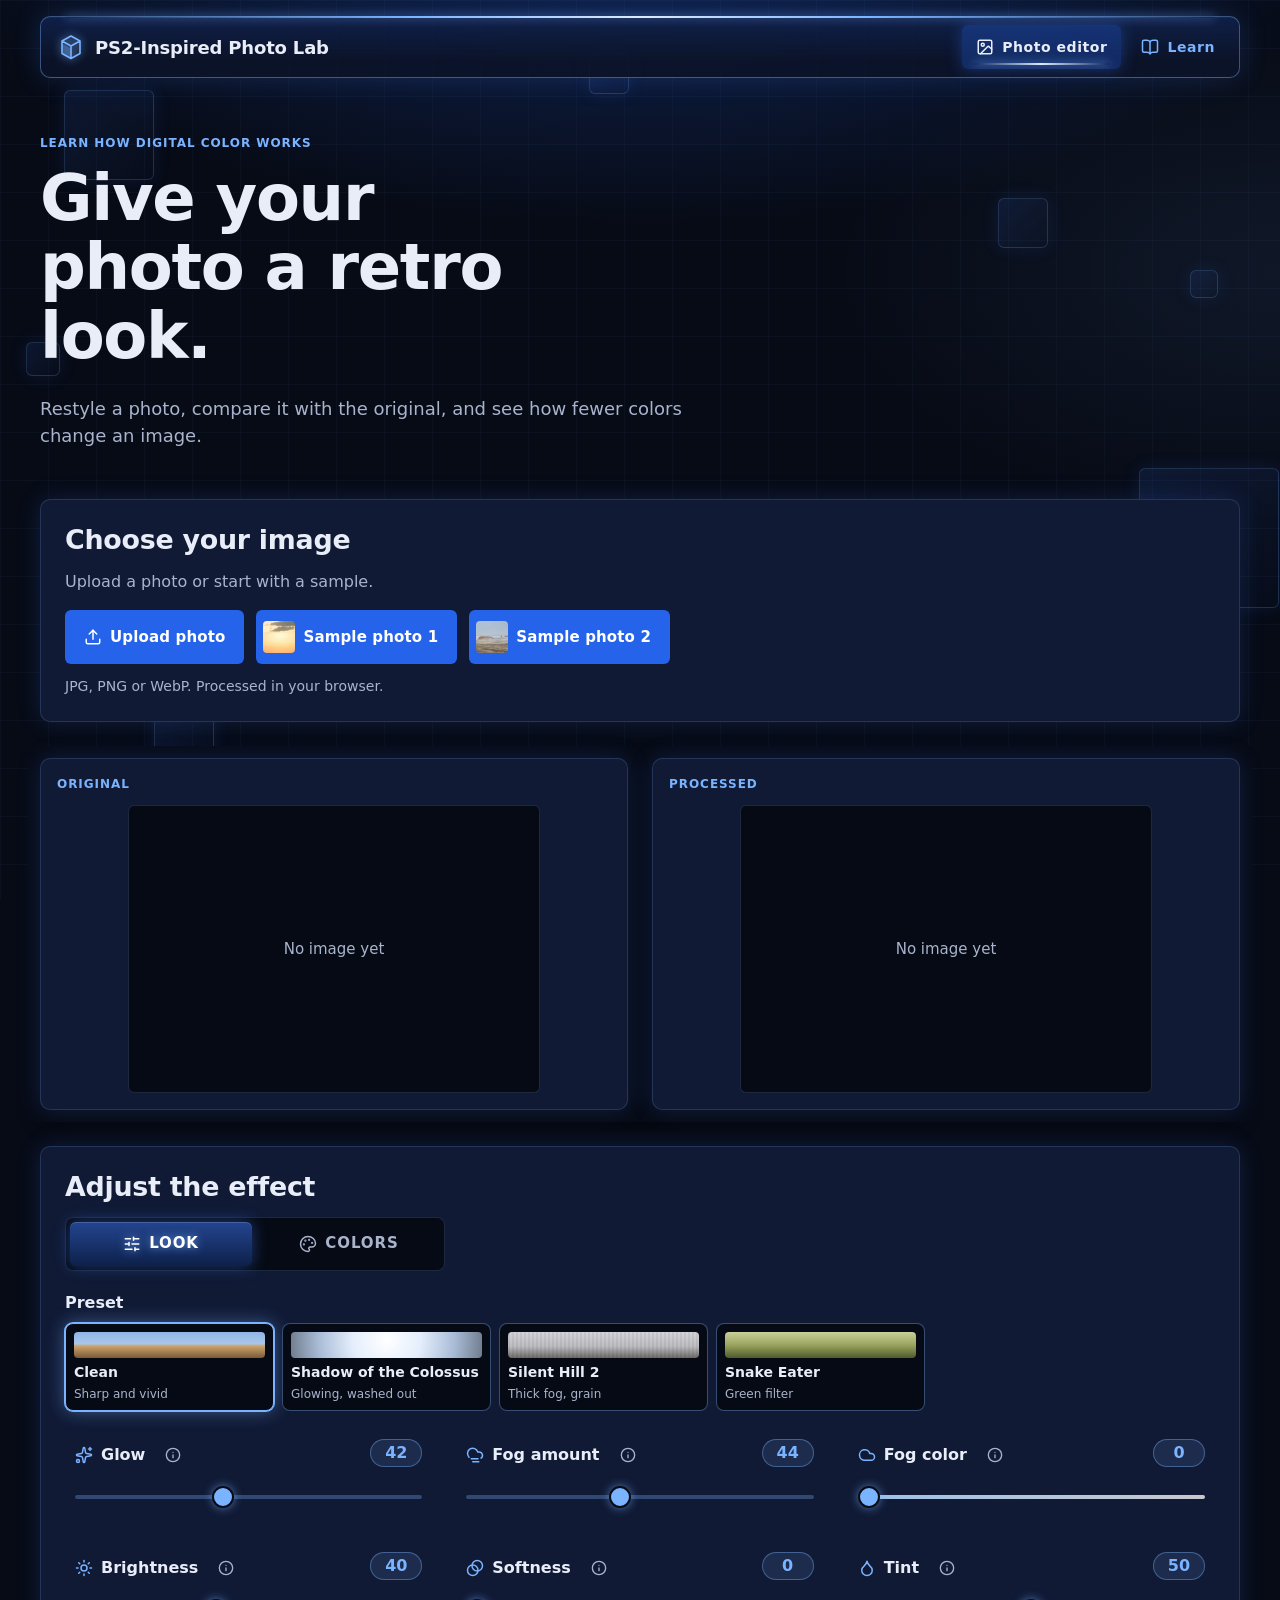
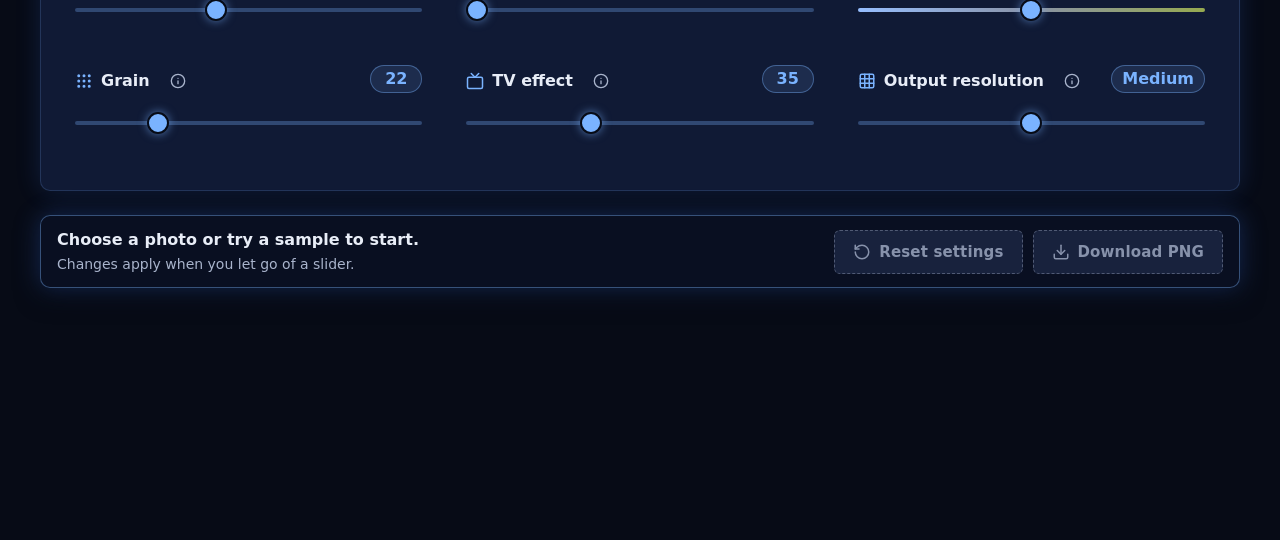
==== commit 2d6424e5: "Move the explanation to its own Learn page, pin the previews, add APA references and a new header ba" ====
--- a/index.html
+++ b/index.html
@@ -34,6 +34,8 @@
     <symbol id="i-monitor" viewBox="0 0 24 24"><rect width="20" height="14" x="2" y="3" rx="2" /> <line x1="8" x2="16" y1="21" y2="21" /> <line x1="12" x2="12" y1="17" y2="21" /></symbol>
     <symbol id="i-headphones" viewBox="0 0 24 24"><path d="M3 14h3a2 2 0 0 1 2 2v3a2 2 0 0 1-2 2H5a2 2 0 0 1-2-2v-7a9 9 0 0 1 18 0v7a2 2 0 0 1-2 2h-1a2 2 0 0 1-2-2v-3a2 2 0 0 1 2-2h3" /></symbol>
     <symbol id="i-info" viewBox="0 0 24 24"><circle cx="12" cy="12" r="10" /> <path d="M12 16v-4" /> <path d="M12 8h.01" /></symbol>
+    <symbol id="i-image" viewBox="0 0 24 24"><rect width="18" height="18" x="3" y="3" rx="2" ry="2" /> <circle cx="9" cy="9" r="2" /> <path d="m21 15-3.086-3.086a2 2 0 0 0-2.828 0L6 21" /></symbol>
+    <symbol id="i-book-open" viewBox="0 0 24 24"><path d="M12 5v16" /> <path d="M20.001 19A2 2 0 0022 17V5a2 2 0 00-1.999-2L16 3.002A5 5 0 0012 5a5 5 0 00-4-2H4a2 2 0 00-2 2v12a2 2 0 001.999 2H8a5 5 0 014 2 5 5 0 014-2z" /></symbol>
   </svg>
   <a class="skip-link" href="#lab">Skip to the photo lab</a>
 
@@ -45,12 +47,11 @@
   <header class="site-header">
     <div class="container">
       <div class="site-header__bar">
-        <a class="brand" href="#top">PS2-Inspired Photo Lab</a>
-        <nav aria-label="Page sections">
+        <a class="brand" href="index.html"><svg class="brand__logo" viewBox="0 0 28 28" aria-hidden="true" focusable="false"><path class="brand__logo-front" d="M5 10.5 14 15.5v10L5 20.5z" /><path d="M14 3 23 8 14 13 5 8z M5 8v12.5l9 5 9-5V8 M14 13v12.5" /></svg><span>PS2-Inspired Photo Lab</span></a>
+        <nav aria-label="Pages">
           <ul class="nav-list">
-            <li><a href="#lab">Lab</a></li>
-            <li><a href="#learn">Learn</a></li>
-            <li><a href="#media-specs">Media specs</a></li>
+            <li><a href="index.html" aria-current="page"><svg class="icon" aria-hidden="true" focusable="false"><use href="#i-image"></use></svg>Photo editor</a></li>
+            <li><a href="learn.html"><svg class="icon" aria-hidden="true" focusable="false"><use href="#i-book-open"></use></svg>Learn</a></li>
           </ul>
         </nav>
       </div>
@@ -293,287 +294,8 @@
       </section>
     </section>
 
-    <section id="learn" class="learn container" aria-label="Learn">
-      <div class="panel" data-reveal>
-        <h2>Why does it look different?</h2>
-
-        <div class="learn__ideas">
-          <div>
-            <h3><svg class="icon" aria-hidden="true" focusable="false"><use href="#i-monitor"></use></svg>RGB values</h3>
-            <p>Screens mix red, green and blue light, each from 0 to 255, so one pixel can show about 16.7 million colors. For example, rgb(255, 140, 0) is a bright orange.</p>
-          </div>
-          <div>
-            <h3><svg class="icon" aria-hidden="true" focusable="false"><use href="#i-palette"></use></svg>Palettes and quantization</h3>
-            <p>A palette is the fixed set of colors an image may use. Quantization picks a palette and swaps each pixel for its closest color, so similar blues become one blue.</p>
-          </div>
-          <div>
-            <h3><svg class="icon" aria-hidden="true" focusable="false"><use href="#i-grid-2x2"></use></svg>Dithering</h3>
-            <p>With few colors, smooth areas break into bands. Dithering mixes palette colors in a pattern your eye blends into in-between shades. Many PS2 games used ordered dithering, a small repeating grid.</p>
-          </div>
-        </div>
-
-        <figure class="diagram">
-          <svg class="diagram__svg diagram__svg--wide" viewBox="0 0 960 270" role="img" aria-labelledby="diagram-wide-title diagram-wide-desc">
-            <title id="diagram-wide-title">How quantization maps colors to a palette</title>
-            <desc id="diagram-wide-desc">Eight original colors, four blues and four oranges, each point to the closest of three palette colors: one blue, one light orange and one dark orange. The result is shown twice. Without dithering, the image has hard bands. With dithering, checkered patterns of two palette colors soften the bands.</desc>
-            <defs>
-              <pattern id="wide-dither-a" width="32" height="32" patternUnits="userSpaceOnUse">
-                <rect width="32" height="32" fill="#82aed9"/>
-                <rect x="16" width="16" height="16" fill="#f3b468"/>
-                <rect y="16" width="16" height="16" fill="#f3b468"/>
-              </pattern>
-              <pattern id="wide-dither-b" width="32" height="32" patternUnits="userSpaceOnUse">
-                <rect width="32" height="32" fill="#f3b468"/>
-                <rect x="16" width="16" height="16" fill="#e98f48"/>
-                <rect y="16" width="16" height="16" fill="#e98f48"/>
-              </pattern>
-              <marker id="wide-arrow" viewBox="0 0 10 10" refX="9" refY="5" markerWidth="8" markerHeight="8" orient="auto">
-                <path d="M0 0 10 5 0 10z" class="diagram__arrowhead"/>
-              </marker>
-            </defs>
-
-            <text class="diagram__label" x="100" y="34" text-anchor="middle">Original colors</text>
-            <text class="diagram__label" x="435" y="34" text-anchor="middle">Closest colors in the palette</text>
-            <text class="diagram__label" x="784" y="34" text-anchor="middle">Image with fewer colors</text>
-
-            <g class="diagram__links">
-              <path d="M130 68C255 68 255 107 380 107"/>
-              <path d="M130 94C255 94 255 107 380 107"/>
-              <path d="M130 120C255 120 255 107 380 107"/>
-              <path d="M130 146C255 146 255 107 380 107"/>
-              <path d="M130 172C255 172 255 185 380 185"/>
-              <path d="M130 198C255 198 255 185 380 185"/>
-              <path d="M130 224C255 224 255 237 380 237"/>
-              <path d="M130 250C255 250 255 237 380 237"/>
-            </g>
-
-            <g class="diagram__swatches">
-              <rect x="70" y="58" width="60" height="20" rx="3" fill="#9fc3e6"/>
-              <rect x="70" y="84" width="60" height="20" rx="3" fill="#8ab4dd"/>
-              <rect x="70" y="110" width="60" height="20" rx="3" fill="#7aa6d4"/>
-              <rect x="70" y="136" width="60" height="20" rx="3" fill="#6b99cc"/>
-              <rect x="70" y="162" width="60" height="20" rx="3" fill="#f6c27a"/>
-              <rect x="70" y="188" width="60" height="20" rx="3" fill="#f2b066"/>
-              <rect x="70" y="214" width="60" height="20" rx="3" fill="#ee9f55"/>
-              <rect x="70" y="240" width="60" height="20" rx="3" fill="#e98c45"/>
-
-              <rect x="380" y="85" width="110" height="44" rx="4" fill="#82aed9"/>
-              <rect x="380" y="163" width="110" height="44" rx="4" fill="#f3b468"/>
-              <rect x="380" y="215" width="110" height="44" rx="4" fill="#e98f48"/>
-            </g>
-
-            <path class="diagram__arrow" d="M510 144H616" marker-end="url(#wide-arrow)"/>
-
-            <g class="diagram__grid">
-              <rect x="640" y="80" width="128" height="48" fill="#82aed9"/>
-              <rect x="640" y="128" width="128" height="48" fill="#f3b468"/>
-              <rect x="640" y="176" width="128" height="32" fill="#e98f48"/>
-              <rect class="diagram__frame" x="640" y="80" width="128" height="128"/>
-            </g>
-            <g class="diagram__grid">
-              <rect x="800" y="80" width="128" height="32" fill="#82aed9"/>
-              <rect x="800" y="112" width="128" height="32" fill="url(#wide-dither-a)"/>
-              <rect x="800" y="144" width="128" height="16" fill="#f3b468"/>
-              <rect x="800" y="160" width="128" height="32" fill="url(#wide-dither-b)"/>
-              <rect x="800" y="192" width="128" height="16" fill="#e98f48"/>
-              <rect class="diagram__frame" x="800" y="80" width="128" height="128"/>
-            </g>
-            <text class="diagram__note" x="704" y="234" text-anchor="middle">Without dithering</text>
-            <text class="diagram__note" x="864" y="234" text-anchor="middle">With dithering</text>
-          </svg>
-
-          <svg class="diagram__svg diagram__svg--tall" viewBox="0 0 340 460" aria-hidden="true" focusable="false">
-            <defs>
-              <pattern id="tall-dither-a" width="32" height="32" patternUnits="userSpaceOnUse">
-                <rect width="32" height="32" fill="#82aed9"/>
-                <rect x="16" width="16" height="16" fill="#f3b468"/>
-                <rect y="16" width="16" height="16" fill="#f3b468"/>
-              </pattern>
-              <pattern id="tall-dither-b" width="32" height="32" patternUnits="userSpaceOnUse">
-                <rect width="32" height="32" fill="#f3b468"/>
-                <rect x="16" width="16" height="16" fill="#e98f48"/>
-                <rect y="16" width="16" height="16" fill="#e98f48"/>
-              </pattern>
-              <marker id="tall-arrow" viewBox="0 0 10 10" refX="9" refY="5" markerWidth="8" markerHeight="8" orient="auto">
-                <path d="M0 0 10 5 0 10z" class="diagram__arrowhead"/>
-              </marker>
-            </defs>
-
-            <text class="diagram__label" x="170" y="24" text-anchor="middle">Original colors</text>
-
-            <g class="diagram__links">
-              <path d="M36 72C36 111 93 111 93 150"/>
-              <path d="M74 72C74 111 93 111 93 150"/>
-              <path d="M112 72C112 111 93 111 93 150"/>
-              <path d="M150 72C150 111 93 111 93 150"/>
-              <path d="M188 72C188 111 207 111 207 150"/>
-              <path d="M226 72C226 111 207 111 207 150"/>
-              <path d="M264 72C264 111 289 111 289 150"/>
-              <path d="M302 72C302 111 289 111 289 150"/>
-            </g>
-
-            <g class="diagram__swatches">
-              <rect x="20" y="40" width="32" height="32" rx="3" fill="#9fc3e6"/>
-              <rect x="58" y="40" width="32" height="32" rx="3" fill="#8ab4dd"/>
-              <rect x="96" y="40" width="32" height="32" rx="3" fill="#7aa6d4"/>
-              <rect x="134" y="40" width="32" height="32" rx="3" fill="#6b99cc"/>
-              <rect x="172" y="40" width="32" height="32" rx="3" fill="#f6c27a"/>
-              <rect x="210" y="40" width="32" height="32" rx="3" fill="#f2b066"/>
-              <rect x="248" y="40" width="32" height="32" rx="3" fill="#ee9f55"/>
-              <rect x="286" y="40" width="32" height="32" rx="3" fill="#e98c45"/>
-
-              <rect x="48" y="150" width="90" height="40" rx="4" fill="#82aed9"/>
-              <rect x="172" y="150" width="70" height="40" rx="4" fill="#f3b468"/>
-              <rect x="254" y="150" width="70" height="40" rx="4" fill="#e98f48"/>
-            </g>
-            <text class="diagram__label" x="170" y="214" text-anchor="middle">Closest colors in the palette</text>
-
-            <path class="diagram__arrow" d="M170 226V256" marker-end="url(#tall-arrow)"/>
-            <text class="diagram__label" x="170" y="280" text-anchor="middle">Image with fewer colors</text>
-
-            <g class="diagram__grid">
-              <rect x="32" y="288" width="128" height="48" fill="#82aed9"/>
-              <rect x="32" y="336" width="128" height="48" fill="#f3b468"/>
-              <rect x="32" y="384" width="128" height="32" fill="#e98f48"/>
-              <rect class="diagram__frame" x="32" y="288" width="128" height="128"/>
-            </g>
-            <g class="diagram__grid">
-              <rect x="192" y="288" width="128" height="32" fill="#82aed9"/>
-              <rect x="192" y="320" width="128" height="32" fill="url(#tall-dither-a)"/>
-              <rect x="192" y="352" width="128" height="16" fill="#f3b468"/>
-              <rect x="192" y="368" width="128" height="32" fill="url(#tall-dither-b)"/>
-              <rect x="192" y="400" width="128" height="16" fill="#e98f48"/>
-              <rect class="diagram__frame" x="192" y="288" width="128" height="128"/>
-            </g>
-            <text class="diagram__note" x="96" y="442" text-anchor="middle">Without dithering</text>
-            <text class="diagram__note" x="256" y="442" text-anchor="middle">With dithering</text>
-          </svg>
-
-          <figcaption>Each original color is replaced by its closest palette color. Dithering mixes palette colors in a pattern to soften the bands.</figcaption>
-        </figure>
-      </div>
-
-      <div class="panel" data-reveal>
-        <h2>What does each setting change?</h2>
-        <p>Some settings reduce part of the image. Others change it before the palette is chosen.</p>
-
-        <div class="cards">
-          <article class="card">
-            <p class="label">Output resolution</p>
-            <h3><svg class="icon" aria-hidden="true" focusable="false"><use href="#i-grid-3x3"></use></svg>Fewer pixels</h3>
-            <p>Resolution sets the pixel count. Fewer pixels lose fine detail, but each can still use any palette color. Softness also blurs detail, but keeps the pixel count.</p>
-          </article>
-          <article class="card">
-            <p class="label">Palette size</p>
-            <h3><svg class="icon" aria-hidden="true" focusable="false"><use href="#i-palette"></use></svg>Fewer colors</h3>
-            <p>Palette size sets how many colors the image can use. The pixel count stays the same, and a simple image may use fewer.</p>
-          </article>
-          <article class="card">
-            <p class="label">Look settings</p>
-            <h3><svg class="icon" aria-hidden="true" focusable="false"><use href="#i-sparkles"></use></svg>New shades first</h3>
-            <p>Look settings like glow, fog, tint and the TV effect change the photo before the palette is chosen. They add new shades, so the palette ends up with different colors.</p>
-          </article>
-        </div>
-      </div>
-
-      <div class="panel" data-reveal>
-        <h2>Why PS2 games looked like this</h2>
-        <p>The presets copy tricks PS2 games used to set a mood or hide the console’s limits. Each adds new shades before the palette is chosen.</p>
-        <div class="learn__ideas learn__ideas--pairs">
-          <div>
-            <h3><svg class="icon" aria-hidden="true" focusable="false"><use href="#i-cloud-fog"></use></svg>Fog</h3>
-            <p>Silent Hill 2 uses fog to make its town feel closed in. Many games also used fog to hide how little they could draw at once.</p>
-          </div>
-          <div>
-            <h3><svg class="icon" aria-hidden="true" focusable="false"><use href="#i-sun"></use></svg>Glow</h3>
-            <p>Shadow of the Colossus spreads bright light into its surroundings, called bloom, so the land seems to glow.</p>
-          </div>
-          <div>
-            <h3><svg class="icon" aria-hidden="true" focusable="false"><use href="#i-droplet"></use></svg>Color filters</h3>
-            <p>Snake Eater lays a green, sepia-like filter over the whole picture for a warm, faded jungle.</p>
-          </div>
-          <div>
-            <h3><svg class="icon" aria-hidden="true" focusable="false"><use href="#i-tv"></use></svg>CRT TVs</h3>
-            <p>PS2 games were made for CRT TVs, whose scanlines and soft picture hid jagged edges.</p>
-          </div>
-        </div>
-      </div>
-
-      <div class="panel listen" data-reveal>
-        <h2><svg class="icon" aria-hidden="true" focusable="false"><use href="#i-headphones"></use></svg>Listen: how color reduction works</h2>
-        <p>A short recording of the same ideas. It plays only when you start it.</p>
-        <audio class="listen__player" controls preload="none">
-          <source src="assets/audio/quantization-guide.mp3" type="audio/mpeg">
-          Your browser can’t play this audio. The transcript below has the same content.
-        </audio>
-        <details class="transcript">
-          <summary><h3>Read the transcript</h3></summary>
-        <div class="listen__transcript">
-          <p>Your screen uses the RGB color model. It makes every color by mixing just three: red, green and blue. Each pixel has a tiny light for each one, and changing how bright they are gives you a different color. Turn all three all the way up and you get white. Turn them all off and you get black.</p>
-          <p>Your computer stores the brightness of each light as a number from 0 to 255. Each number takes 8 bits, so a pixel uses 24 bits in total. This is called 24-bit color, and it gives you about 16.7 million possible colors.</p>
-          <p>You’ve probably seen colors written as a code like #D6A860. That’s a hex code, and it’s just those same three numbers written in a shorter way. The first two characters are the red, the middle two are the green, and the last two are the blue. So D6A860 means red 214, green 168 and blue 96, which is a light tan.</p>
-          <p>When a camera turns a real scene into a digital image, it does two things. First, it splits the scene into a grid of tiny squares called pixels. That step is sampling, and more pixels means more detail. Then comes quantization: each pixel’s color gets rounded to the closest option from a fixed set. So sampling decides how much detail the image has, and quantization decides how many colors it can use.</p>
-          <p>Color quantization uses that same idea to cut an image down to just a few colors, while keeping it close to the original. Imagine drawing a sunset with only an 8-pack of crayons. You can’t match every shade in the sky, so for each spot you pick the closest crayon you have. The computer does the same thing with every pixel.</p>
-          <p>Those few colors make up the palette. Instead of storing a full color for every pixel, the image keeps the palette once and gives each pixel a number that points to one of its colors. It works like a paint-by-numbers picture. An image saved this way is called an indexed image, and the palette acts as its lookup table. An 8-bit indexed image can have up to 256 colors, and it takes up much less space than a 24-bit one.</p>
-          <p>The downside is that smooth areas can lose their smoothness. A sky that slowly fades from light blue to dark blue needs lots of in-between shades. If the palette doesn’t have enough of them, you see stripes of color instead of a smooth fade. Those stripes are called color banding.</p>
-          <p>Dithering makes an image with only a few colors look smoother. Its main job is to hide banding. To do that, it mixes the colors the image has in a fine pattern of dots. Up close you can see the dots, but from a normal distance your eye blends them into the shades in between. So the sky looks smooth again, even though no new colors were added.</p>
-          <p>Many PS2 games used this trick because they drew their graphics with fewer colors to save memory. They used a small checkered pattern. Old TVs had a soft picture that blurred the pattern away, so most players never noticed it.</p>
-        </div>
-        </details>
-      </div>
-    </section>
-
-    <section id="media-specs" class="media-specs container" aria-labelledby="media-specs-title" data-reveal>
-      <p class="eyebrow">Technical media spec</p>
-      <h2 id="media-specs-title">Media file details</h2>
-      <p>The media files on this page, their sizes before and after compression, and how each one is encoded.</p>
-
-      <div class="table-wrap">
-        <table class="spec-table">
-          <caption class="visually-hidden">Media files used on this page</caption>
-          <thead>
-            <tr>
-              <th scope="col">Asset Name &amp; File Format</th>
-              <th scope="col">Original Size → Compressed</th>
-              <th scope="col">Color Depth / Quantization</th>
-              <th scope="col">Compression Algorithm</th>
-            </tr>
-          </thead>
-          <tbody>
-            <tr>
-              <th scope="row" data-label="Asset Name &amp; File Format">Sample photo 1 · WebP</th>
-              <td data-label="Original Size → Compressed">412 KB JPEG (2160 × 3840) → 20 KB WebP (563 × 1000)</td>
-              <td data-label="Color Depth / Quantization">24-bit color (8 bits per channel), stored as YUV 4:2:0</td>
-              <td data-label="Compression Algorithm">Lossy WebP (VP8) at quality 80. The image is split into blocks, predicted, transformed and quantized, then entropy-coded</td>
-            </tr>
-            <tr>
-              <th scope="row" data-label="Asset Name &amp; File Format">Sample photo 2 · PNG</th>
-              <td data-label="Original Size → Compressed">3.6 MB JPEG (4928 × 3264) → 366 KB PNG (1000 × 662)</td>
-              <td data-label="Color Depth / Quantization">8-bit indexed: a 256-color palette with Floyd-Steinberg dithering</td>
-              <td data-label="Compression Algorithm">Lossless PNG (DEFLATE: LZ77 and Huffman coding). The colors were reduced to 256 before saving, so the color reduction itself is lossy</td>
-            </tr>
-            <tr>
-              <th scope="row" data-label="Asset Name &amp; File Format">Audio guide · MP3</th>
-              <td data-label="Original Size → Compressed">To be measured</td>
-              <td data-label="Color Depth / Quantization">To be measured</td>
-              <td data-label="Compression Algorithm">To be measured</td>
-            </tr>
-          </tbody>
-        </table>
-      </div>
-      <p class="spec-note">Sizes use 1 KB = 1,000 bytes. Both photos were also resized for the web, which accounts for part of the saving.</p>
-    </section>
   </main>
 
-  <footer class="site-footer">
-    <div class="container">
-      <p class="site-footer__lead">Creates a flat image with a PS2-inspired effect. No AI is used, and your photos stay in your browser.</p>
-      <p>Sample photos from Pexels: sample photo 1 by <a href="https://www.pexels.com/photo/landscape-photography-of-an-open-field-under-the-orange-sky-11056055/">Guilherme Stecanella</a>, sample photo 2 by <a href="https://www.pexels.com/photo/mountains-rocks-hills-rock-26311729/">Radis B</a>.</p>
-      <p>Sources for the PS2 dithering facts: <a href="https://www.copetti.org/writings/consoles/playstation-2/">PlayStation 2 Architecture</a> by Rodrigo Copetti, <a href="https://www.libretro.com/?p=50686">PlayStation2 and the CRT TV</a> by Libretro, and <a href="https://engadget.com/2236809/why-retro-games-look-better-old-crt-tv">Here’s why retro games look better on old CRT TVs</a> by Igor Bonifacic for Engadget.</p>
-      <p>Image processing by <a href="https://github.com/jhuckaby/canvas-plus">canvas-plus</a>. Screen effects by <a href="https://pixijs.com/">PixiJS</a> and <a href="https://github.com/pixijs/filters">pixi-filters</a>. Icons by <a href="https://lucide.dev/">Lucide</a>. Text set in <a href="https://rsms.me/inter/">Inter</a>.</p>
-      <p>Preset names refer to Shadow of the Colossus, Silent Hill 2 and Metal Gear Solid 3: Snake Eater. This site is inspired by them and not affiliated with Sony Interactive Entertainment or Konami.</p>
-    </div>
-  </footer>
 
   <script src="assets/js/processor.js" defer></script>
   <script src="assets/js/screen-preview.js" defer></script>
--- a/style.css
+++ b/style.css
@@ -195,25 +195,45 @@
   100% { transform: translate(0, 0) rotate(0deg); }
 }
 
-/* Header */
+/* Header: a slim PS2 menu bar */
 
 .site-header {
   padding-block: 16px;
 }
 
 .site-header__bar {
+  position: relative;
   display: flex;
   flex-wrap: wrap;
   align-items: center;
   justify-content: space-between;
   gap: 4px 24px;
-  padding: 10px 12px 10px 20px;
-  border: 1px solid var(--border);
+  padding: 8px 10px 8px 16px;
+  border: 1px solid var(--border-strong);
   border-radius: var(--radius);
-  background: rgba(16, 26, 53, 0.85);
+  background:
+    linear-gradient(180deg, rgba(37, 99, 235, 0.16), transparent 70%),
+    rgba(12, 20, 42, 0.92);
+  box-shadow: 0 0 28px rgba(59, 118, 246, 0.2), inset 0 1px 0 rgba(255, 255, 255, 0.04);
+}
+
+/* Thin light along the top edge */
+.site-header__bar::before {
+  content: "";
+  position: absolute;
+  top: -1px;
+  left: 24px;
+  right: 24px;
+  height: 2px;
+  background: linear-gradient(90deg, transparent, var(--accent-bright) 30%, #dbeaff 50%, var(--accent-bright) 70%, transparent);
+  box-shadow: 0 0 10px rgba(122, 179, 255, 0.8);
 }
 
 .brand {
+  display: inline-flex;
+  align-items: center;
+  gap: 10px;
+  min-height: 44px;
   color: var(--text);
   font-size: 1.125rem;
   font-weight: 700;
@@ -221,30 +241,107 @@
   text-decoration: none;
 }
 
+/* The glowing cube logo */
+.brand__logo {
+  flex-shrink: 0;
+  width: 28px;
+  height: 28px;
+  fill: none;
+  stroke: var(--accent-bright);
+  stroke-width: 1.6;
+  stroke-linejoin: round;
+  filter: drop-shadow(0 0 4px rgba(122, 179, 255, 0.85));
+}
+
+.brand__logo-front {
+  fill: rgba(122, 179, 255, 0.28);
+  stroke: none;
+}
+
 .nav-list {
   display: flex;
-  gap: 4px;
+  gap: 6px;
   margin: 0;
   padding: 0;
   list-style: none;
 }
 
 .nav-list a {
+  position: relative;
   display: inline-flex;
   align-items: center;
+  gap: 8px;
   min-height: 44px;
-  padding-inline: 12px;
+  padding-inline: 14px;
+  overflow: hidden;
   border-radius: 6px;
   color: var(--accent-bright);
   font-size: 0.875rem;
   font-weight: 600;
-  letter-spacing: 0.02em;
+  letter-spacing: 0.04em;
   text-decoration: none;
-}
-
-.nav-list a:hover {
-  background: rgba(122, 179, 255, 0.1);
+  transition: color 0.2s, background-color 0.2s;
+}
+
+.nav-list a:hover,
+.nav-list a:focus-visible {
+  background-color: rgba(122, 179, 255, 0.1);
   color: var(--text);
+}
+
+/* The current page glows, with a light under it like the PS2 menu cursor. */
+.nav-list a[aria-current="page"] {
+  background-color: rgba(37, 99, 235, 0.3);
+  box-shadow: 0 0 16px rgba(59, 118, 246, 0.35);
+  color: var(--text);
+}
+
+.nav-list a[aria-current="page"]::after {
+  content: "";
+  position: absolute;
+  left: 12px;
+  right: 12px;
+  bottom: 4px;
+  height: 2px;
+  border-radius: 2px;
+  background: linear-gradient(90deg, transparent, #dbeaff, transparent);
+  box-shadow: 0 0 8px rgba(122, 179, 255, 0.9);
+}
+
+/* A soft light slides across a link once on hover or focus. */
+.nav-list a::before {
+  content: "";
+  position: absolute;
+  top: 0;
+  bottom: 0;
+  left: 0;
+  width: 60%;
+  background: linear-gradient(90deg, transparent, rgba(190, 220, 255, 0.22), transparent);
+  transform: translateX(-120%);
+  pointer-events: none;
+}
+
+@media (prefers-reduced-motion: no-preference) {
+  .nav-list a:hover::before,
+  .nav-list a:focus-visible::before {
+    transform: translateX(220%);
+    transition: transform 0.5s ease;
+  }
+}
+
+/* Very narrow phones: the links wrap under the name. */
+@media (max-width: 379px) {
+  .site-header__bar {
+    padding-left: 12px;
+  }
+
+  .brand {
+    font-size: 1rem;
+  }
+
+  .nav-list a {
+    padding-inline: 10px;
+  }
 }
 
 /* Panels */
@@ -535,7 +632,43 @@
 .learn {
   display: grid;
   gap: 24px;
-  padding-top: 48px;
+  padding-top: 72px;
+}
+
+.learn--page {
+  padding-top: 8px;
+}
+
+/* The band at the top of the Learn page */
+.learn__band {
+  position: relative;
+  padding: 32px 28px 28px;
+  border: 1px solid var(--border-strong);
+  border-radius: var(--radius);
+  background:
+    linear-gradient(90deg, rgba(37, 99, 235, 0.28), rgba(37, 99, 235, 0.06) 70%),
+    var(--surface);
+  box-shadow: 0 0 32px rgba(59, 118, 246, 0.28);
+}
+
+.learn__band::before {
+  content: "";
+  position: absolute;
+  top: 0;
+  left: 28px;
+  right: 28px;
+  height: 2px;
+  background: linear-gradient(90deg, transparent, var(--accent-bright), transparent);
+}
+
+.learn__band h1 {
+  margin: 0 0 8px;
+  font-size: clamp(1.5rem, 1.2rem + 1.5vw, 2.25rem);
+}
+
+.learn__band p:last-child {
+  margin: 0;
+  color: var(--muted);
 }
 
 .learn__ideas {
@@ -713,16 +846,25 @@
 
 /* Footer */
 
-.site-footer {
-  padding-block: 32px 48px;
-  border-top: 1px solid var(--border);
-  color: var(--muted);
-  font-size: 0.875rem;
-}
-
-.site-footer__lead {
+/* APA reference list with a hanging indent */
+.references__list {
+  display: grid;
+  gap: 12px;
+  margin: 0;
+  padding: 0;
+  list-style: none;
+  color: var(--muted);
+  font-size: 0.9375rem;
+}
+
+.references__list li {
+  padding-left: 2em;
+  text-indent: -2em;
+  overflow-wrap: anywhere;
+}
+
+.references__list i {
   color: var(--text);
-  font-weight: 600;
 }
 
 /* Interactive states */
@@ -1054,16 +1196,52 @@
   margin: 4px 14px 14px;
 }
 
-/* Scroll reveal: sections below the lab fade in as they're reached. */
+/* Scroll reveal: sections stay hidden until they're reached,
+   then open like a PS2 system menu window. */
 .reveal-on [data-reveal] {
+  position: relative;
   opacity: 0;
-  transform: translateY(32px);
-  transition: opacity 0.6s ease, transform 0.6s ease;
 }
 
 .reveal-on [data-reveal].is-revealed {
   opacity: 1;
-  transform: none;
+  animation: reveal-window 0.75s cubic-bezier(0.2, 0.7, 0.2, 1) both;
+}
+
+/* The glowing line the panel opens from */
+.reveal-on [data-reveal].is-revealed::after {
+  content: "";
+  position: absolute;
+  pointer-events: none;
+  opacity: 0;
+  top: calc(50% - 1px);
+  left: 0;
+  right: 0;
+  height: 2px;
+  background: linear-gradient(90deg, transparent, #cfe4ff 20%, #ffffff 50%, #cfe4ff 80%, transparent);
+  box-shadow: 0 0 12px 2px rgba(122, 179, 255, 0.9);
+  animation: reveal-window-line 0.75s ease both;
+}
+
+.reveal-on [data-reveal].is-revealed > * {
+  animation: reveal-content 0.35s 0.45s ease both;
+}
+
+@keyframes reveal-window {
+  0%   { clip-path: inset(calc(50% - 1px) 0 calc(50% - 1px) 0); }
+  30%  { clip-path: inset(calc(50% - 1px) 0 calc(50% - 1px) 0); }
+  100% { clip-path: inset(0 0 0 0); }
+}
+
+@keyframes reveal-window-line {
+  0%   { opacity: 1; transform: scaleX(0); }
+  30%  { opacity: 1; transform: scaleX(1); }
+  100% { opacity: 0; transform: scaleX(1); }
+}
+
+@keyframes reveal-content {
+  from { opacity: 0; }
+  to   { opacity: 1; }
 }
 
 /* Line icons (Lucide), drawn in the current text color */
@@ -1413,6 +1591,50 @@
   }
 }
 
+/* Pinned previews: the images stay at the top while you scroll through the settings.
+   Sticky only works inside .workspace, so they scroll away after the action bar. */
+
+@media (min-width: 640px) {
+  .workspace__stage {
+    position: sticky;
+    top: 0;
+    z-index: 5;
+    margin-inline: -12px;
+    padding: 12px;
+    background: var(--bg);
+    box-shadow: 0 12px 16px -12px rgba(0, 0, 0, 0.8);
+  }
+
+  /* Cap the frames so at least half the screen is left for the sliders. */
+  .workspace__stage .preview__frame {
+    width: min(100%, calc(32vh * 10 / 7));
+    margin-inline: auto;
+  }
+}
+
+/* Phones: only the processed image is pinned, at a smaller size. */
+@media (max-width: 639px) {
+  .workspace__stage {
+    display: contents;
+  }
+
+  .preview--processed {
+    position: sticky;
+    top: 0;
+    z-index: 5;
+    box-shadow: 0 12px 16px -8px rgba(0, 0, 0, 0.8);
+  }
+
+  .preview--processed .preview__frame {
+    width: min(100%, 28vh);
+    margin-inline: auto;
+  }
+
+  .preview--processed .preview__note {
+    display: none;
+  }
+}
+
 /* Reduced motion */
 
 @media (prefers-reduced-motion: no-preference) {
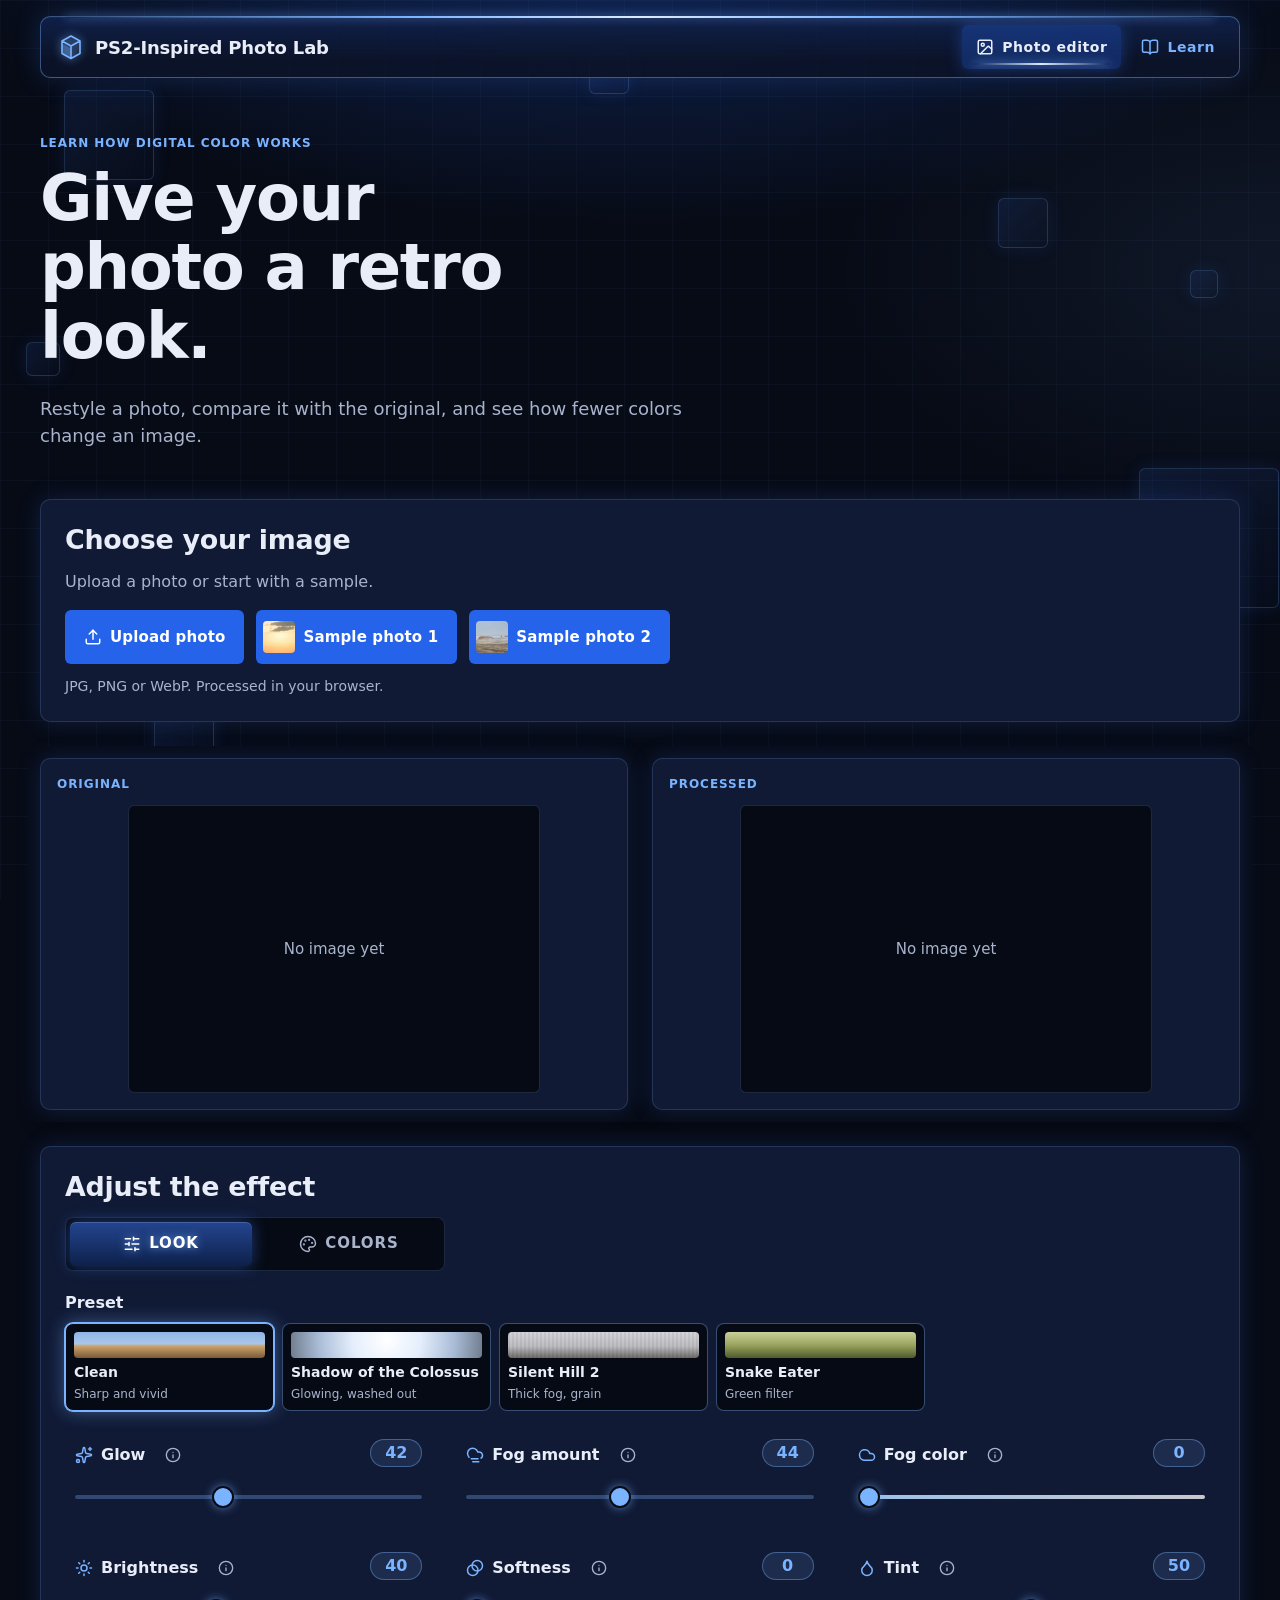
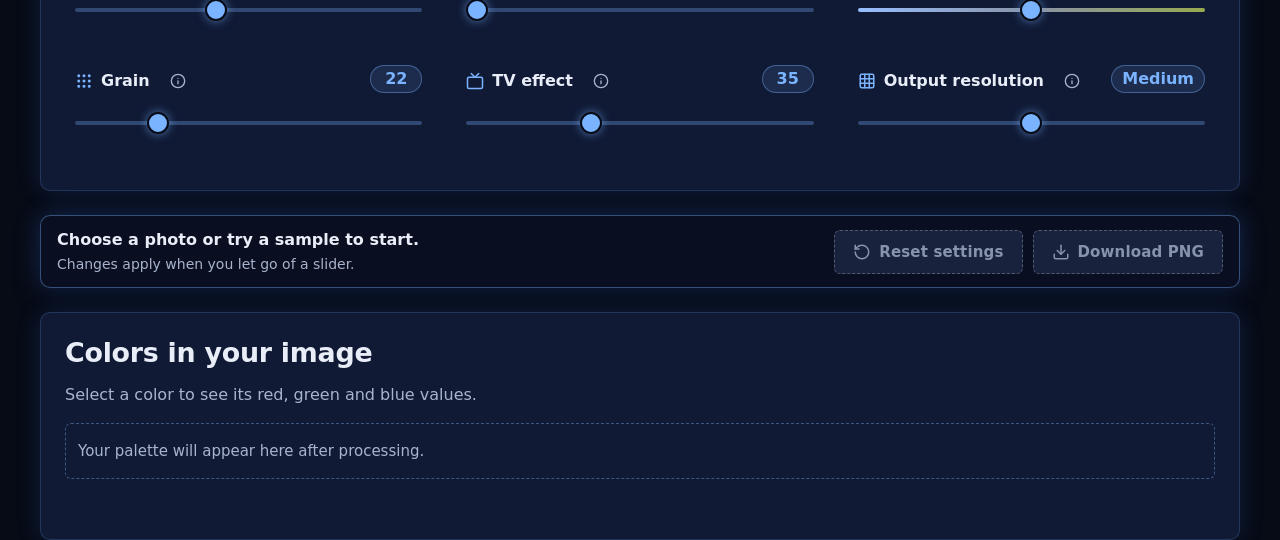
==== commit 0bf087b1: "Use the cube as the favicon and encode it so the pages validate" ====
--- a/index.html
+++ b/index.html
@@ -6,7 +6,7 @@
   <title>PS2-Inspired Photo Lab</title>
   <meta name="description" content="Give a photo a PS2-inspired look and learn how RGB values, palettes, quantization and dithering change a digital image.">
   <meta name="theme-color" content="#070b16">
-  <link rel="icon" href="data:image/svg+xml,%3Csvg xmlns='http://www.w3.org/2000/svg' viewBox='0 0 32 32'%3E%3Crect width='32' height='32' rx='6' fill='%23070b16'/%3E%3Cpath d='M6 24 16 6l10 18z' fill='none' stroke='%237ab3ff' stroke-width='2.5' stroke-linejoin='round'/%3E%3C/svg%3E">
+  <link rel="icon" href="data:image/svg+xml,%3Csvg%20xmlns='http://www.w3.org/2000/svg'%20viewBox='0%200%2032%2032'%3E%3Crect%20width='32'%20height='32'%20rx='6'%20fill='%23070b16'/%3E%3Cg%20transform='translate(2%202)'%20stroke='%237ab3ff'%20stroke-width='1.8'%20stroke-linejoin='round'%3E%3Cpath%20d='M5%2010.5%2014%2015.5v10L5%2020.5z'%20fill='%237ab3ff'%20fill-opacity='0.35'%20stroke='none'/%3E%3Cpath%20d='M14%203%2023%208%2014%2013%205%208z%20M5%208v12.5l9%205%209-5V8%20M14%2013v12.5'%20fill='none'/%3E%3C/g%3E%3C/svg%3E">
   <link rel="preload" href="assets/fonts/inter-latin-wght-normal.woff2" as="font" type="font/woff2" crossorigin>
   <link rel="stylesheet" href="style.css">
 </head>
@@ -36,6 +36,7 @@
     <symbol id="i-info" viewBox="0 0 24 24"><circle cx="12" cy="12" r="10" /> <path d="M12 16v-4" /> <path d="M12 8h.01" /></symbol>
     <symbol id="i-image" viewBox="0 0 24 24"><rect width="18" height="18" x="3" y="3" rx="2" ry="2" /> <circle cx="9" cy="9" r="2" /> <path d="m21 15-3.086-3.086a2 2 0 0 0-2.828 0L6 21" /></symbol>
     <symbol id="i-book-open" viewBox="0 0 24 24"><path d="M12 5v16" /> <path d="M20.001 19A2 2 0 0022 17V5a2 2 0 00-1.999-2L16 3.002A5 5 0 0012 5a5 5 0 00-4-2H4a2 2 0 00-2 2v12a2 2 0 001.999 2H8a5 5 0 014 2 5 5 0 014-2z" /></symbol>
+    <symbol id="i-film" viewBox="0 0 24 24"><rect width="18" height="18" x="3" y="3" rx="2" /> <path d="M7 3v18" /> <path d="M3 7.5h4" /> <path d="M3 12h18" /> <path d="M3 16.5h4" /> <path d="M17 3v18" /> <path d="M17 7.5h4" /> <path d="M17 16.5h4" /></symbol>
   </svg>
   <a class="skip-link" href="#lab">Skip to the photo lab</a>
 
@@ -103,7 +104,7 @@
           </div>
           <div class="preview__motion" id="motion-controls" hidden>
             <button class="button button--secondary" type="button" id="motion-toggle"><svg class="icon" aria-hidden="true" focusable="false"><use href="#i-pause"></use></svg><span class="motion-toggle__label">Pause TV effect</span></button>
-            <p class="preview__note">The moving preview is in full color. Pause it to see the exact file you’ll download.</p>
+            <p class="preview__note">The moving preview is in full color. Pause it to see the exact PNG you’ll download. The GIF keeps the movement and uses the same colors as the PNG.</p>
           </div>
         </figure>
 
@@ -279,6 +280,7 @@
           <div class="action-bar__buttons">
             <button class="button button--secondary" type="button" id="reset" disabled><svg class="icon" aria-hidden="true" focusable="false"><use href="#i-rotate-ccw"></use></svg>Reset settings</button>
             <button class="button" type="button" id="download" disabled><svg class="icon" aria-hidden="true" focusable="false"><use href="#i-download"></use></svg>Download PNG</button>
+            <button class="button" type="button" id="download-gif" disabled hidden><svg class="icon" aria-hidden="true" focusable="false"><use href="#i-film"></use></svg>Download GIF</button>
           </div>
         </div>
       </div>
@@ -299,6 +301,7 @@
 
   <script src="assets/js/processor.js" defer></script>
   <script src="assets/js/screen-preview.js" defer></script>
+  <script src="assets/js/gif-export.js" defer></script>
   <script src="assets/js/app.js" defer></script>
   <script src="assets/js/reveal.js" defer></script>
 </body>
--- a/style.css
+++ b/style.css
@@ -637,6 +637,7 @@
 
 .learn--page {
   padding-top: 8px;
+  padding-bottom: 48px;
 }
 
 /* The band at the top of the Learn page */
@@ -788,11 +789,6 @@
 }
 
 /* Media specs */
-
-.media-specs {
-  padding-top: 64px;
-  padding-bottom: 32px;
-}
 
 .media-specs > p:not(.eyebrow) {
   max-width: 65ch;
@@ -1267,6 +1263,10 @@
 
 .button {
   gap: 8px;
+}
+
+.button[hidden] {
+  display: none;
 }
 
 .tab {
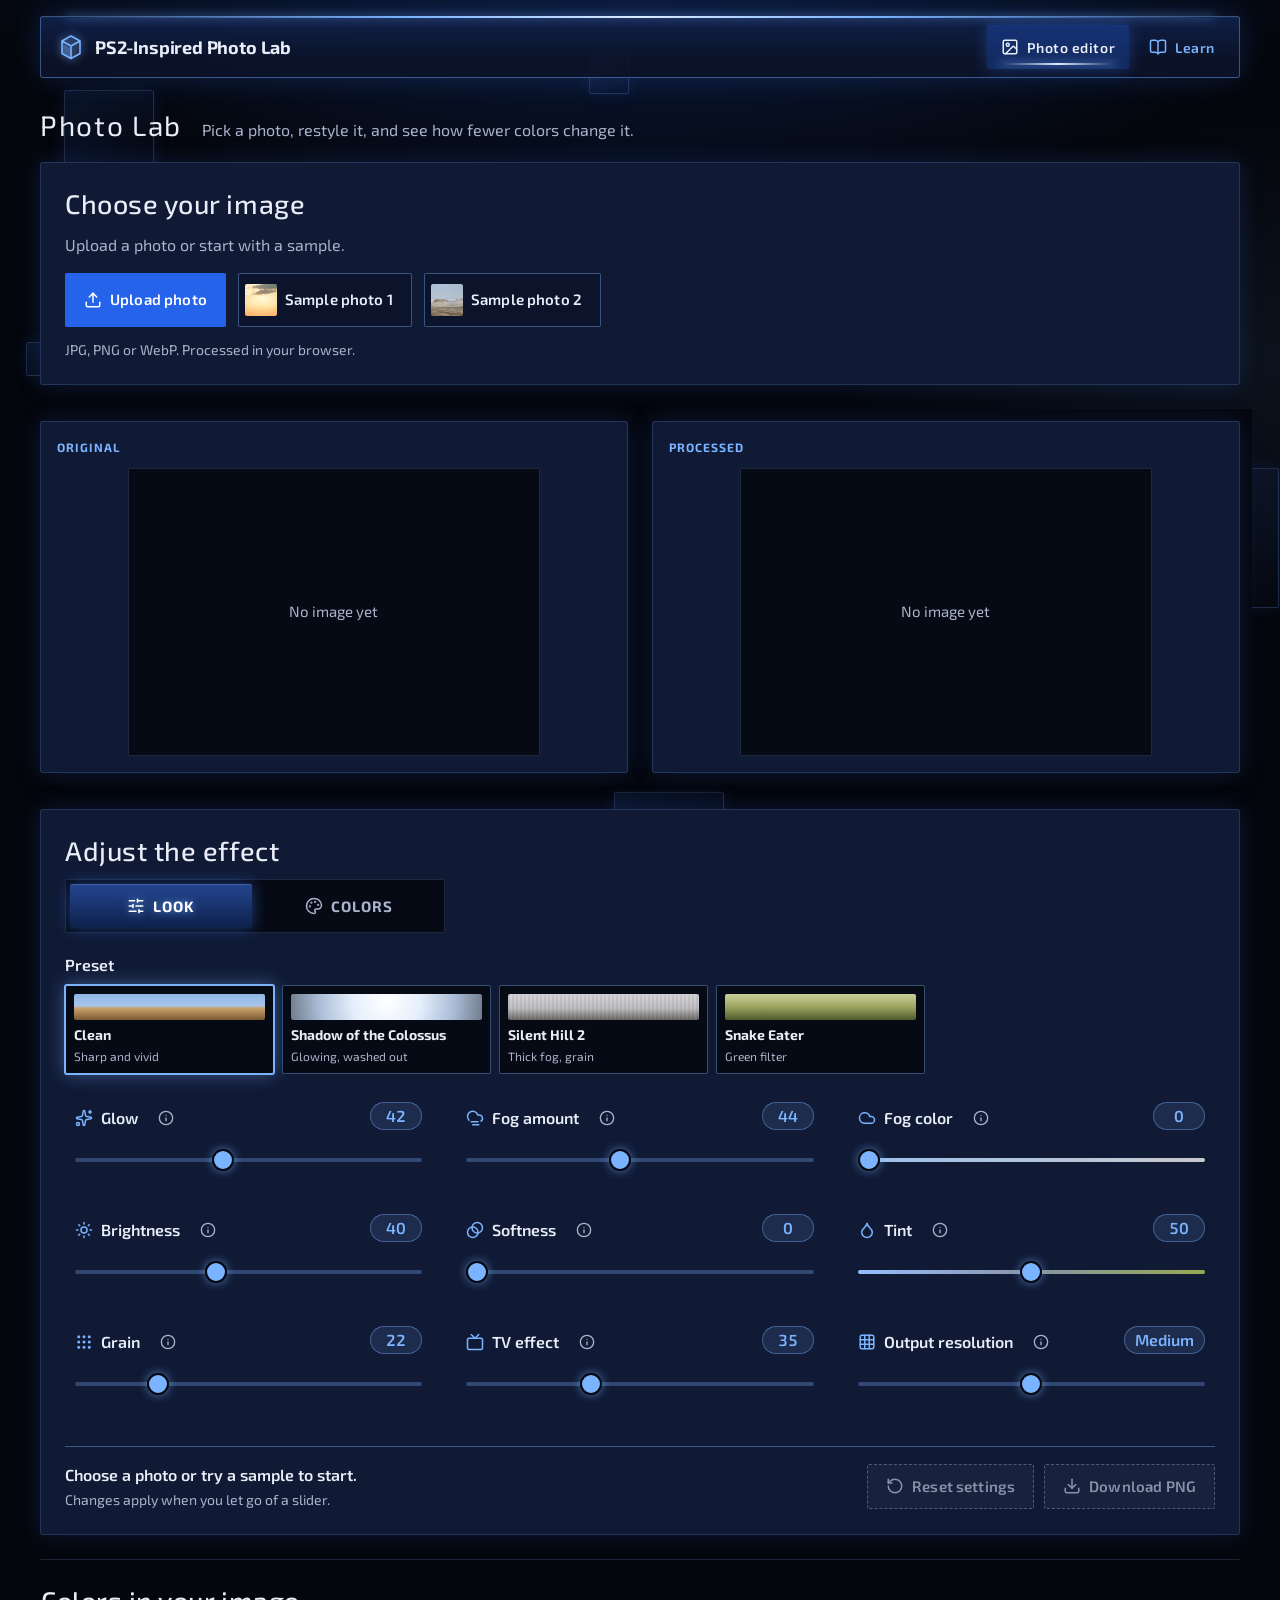
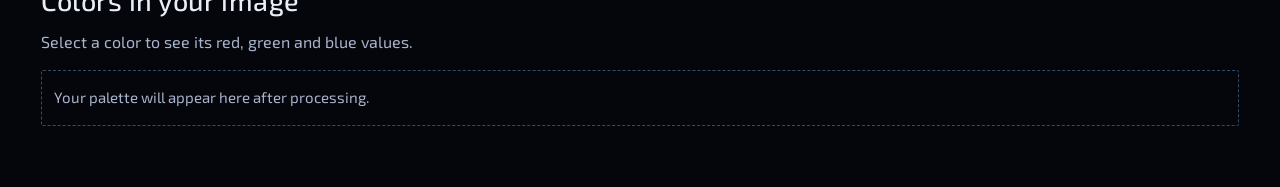
==== commit f39dc1d1: "Restyle the site closer to the PS2 menus: dark buttons, open reading sections, list rows, Exo 2 and " ====
--- a/index.html
+++ b/index.html
@@ -5,9 +5,9 @@
   <meta name="viewport" content="width=device-width, initial-scale=1">
   <title>PS2-Inspired Photo Lab</title>
   <meta name="description" content="Give a photo a PS2-inspired look and learn how RGB values, palettes, quantization and dithering change a digital image.">
-  <meta name="theme-color" content="#070b16">
+  <meta name="theme-color" content="#04060c">
   <link rel="icon" href="data:image/svg+xml,%3Csvg%20xmlns='http://www.w3.org/2000/svg'%20viewBox='0%200%2032%2032'%3E%3Crect%20width='32'%20height='32'%20rx='6'%20fill='%23070b16'/%3E%3Cg%20transform='translate(2%202)'%20stroke='%237ab3ff'%20stroke-width='1.8'%20stroke-linejoin='round'%3E%3Cpath%20d='M5%2010.5%2014%2015.5v10L5%2020.5z'%20fill='%237ab3ff'%20fill-opacity='0.35'%20stroke='none'/%3E%3Cpath%20d='M14%203%2023%208%2014%2013%205%208z%20M5%208v12.5l9%205%209-5V8%20M14%2013v12.5'%20fill='none'/%3E%3C/g%3E%3C/svg%3E">
-  <link rel="preload" href="assets/fonts/inter-latin-wght-normal.woff2" as="font" type="font/woff2" crossorigin>
+  <link rel="preload" href="assets/fonts/exo2-latin-wght-normal.woff2" as="font" type="font/woff2" crossorigin>
   <link rel="stylesheet" href="style.css">
 </head>
 <body>
@@ -61,9 +61,8 @@
 
   <main id="top">
     <section class="intro container" aria-labelledby="intro-title">
-      <p class="eyebrow">Learn how digital color works</p>
-      <h1 id="intro-title">Give your photo a retro look.</h1>
-      <p class="intro__lead">Restyle a photo, compare it with the original, and see how fewer colors change an image.</p>
+      <h1 id="intro-title">Photo Lab</h1>
+      <p class="intro__lead">Pick a photo, restyle it, and see how fewer colors change it.</p>
     </section>
 
     <section id="lab" class="lab container" aria-label="Photo lab">
@@ -71,7 +70,7 @@
         <h2>Choose your image</h2>
         <p>Upload a photo or start with a sample.</p>
         <div class="choose__actions">
-          <label class="button upload">
+          <label class="button button--primary upload">
             <input class="visually-hidden" type="file" id="upload-input" accept="image/jpeg,image/png,image/webp">
             <svg class="icon" aria-hidden="true" focusable="false"><use href="#i-upload"></use></svg>
             Upload photo
@@ -270,22 +269,23 @@
               </fieldset>
           </div>
 
+
+          <div class="action-bar">
+            <div class="action-bar__status">
+              <p class="status" id="status" role="status" aria-live="polite">Choose a photo or try a sample to start.</p>
+              <p class="hint">Changes apply when you let go of a slider.</p>
+            </div>
+            <div class="action-bar__buttons">
+              <button class="button button--secondary" type="button" id="reset" disabled><svg class="icon" aria-hidden="true" focusable="false"><use href="#i-rotate-ccw"></use></svg>Reset settings</button>
+              <button class="button button--primary" type="button" id="download" disabled><svg class="icon" aria-hidden="true" focusable="false"><use href="#i-download"></use></svg>Download PNG</button>
+              <button class="button" type="button" id="download-gif" disabled hidden><svg class="icon" aria-hidden="true" focusable="false"><use href="#i-film"></use></svg>Download GIF</button>
+            </div>
+          </div>
         </section>
 
-        <div class="action-bar">
-          <div class="action-bar__status">
-            <p class="status" id="status" role="status" aria-live="polite">Choose a photo or try a sample to start.</p>
-            <p class="hint">Changes apply when you let go of a slider.</p>
-          </div>
-          <div class="action-bar__buttons">
-            <button class="button button--secondary" type="button" id="reset" disabled><svg class="icon" aria-hidden="true" focusable="false"><use href="#i-rotate-ccw"></use></svg>Reset settings</button>
-            <button class="button" type="button" id="download" disabled><svg class="icon" aria-hidden="true" focusable="false"><use href="#i-download"></use></svg>Download PNG</button>
-            <button class="button" type="button" id="download-gif" disabled hidden><svg class="icon" aria-hidden="true" focusable="false"><use href="#i-film"></use></svg>Download GIF</button>
-          </div>
-        </div>
       </div>
 
-      <section class="panel palette" aria-labelledby="palette-title" data-reveal>
+      <section class="panel panel--open palette" aria-labelledby="palette-title" data-reveal>
         <h2 id="palette-title">Colors in your image</h2>
         <p>Select a color to see its red, green and blue values.</p>
         <p class="palette__count" id="palette-count"></p>
--- a/style.css
+++ b/style.css
@@ -1,15 +1,15 @@
 /* PS2-Inspired Photo Lab */
 
 @font-face {
-  font-family: "Inter";
+  font-family: "Exo 2";
   font-style: normal;
   font-weight: 100 900;
   font-display: swap;
-  src: url("assets/fonts/inter-latin-wght-normal.woff2") format("woff2");
+  src: url("assets/fonts/exo2-latin-wght-normal.woff2") format("woff2");
 }
 
 :root {
-  --bg: #070b16;
+  --bg: #04060c;
   --surface: #101a35;
   --surface-inset: #060a14;
   --border: rgba(122, 179, 255, 0.18);
@@ -23,7 +23,7 @@
   --disabled-bg: #18223d;
   --disabled-text: #8792ab;
   --glow: 0 0 24px rgba(59, 118, 246, 0.18);
-  --radius: 10px;
+  --radius: 3px;
   --gutter: 24px;
 }
 
@@ -43,15 +43,13 @@
 body {
   margin: 0;
   background-color: var(--bg);
+  /* Near-black with two soft pools of blue light, like the PS2 menu screens. */
   background-image:
-    radial-gradient(ellipse 80% 50% at 50% -10%, rgba(37, 99, 235, 0.32), transparent 70%),
-    radial-gradient(ellipse 50% 40% at 100% 30%, rgba(122, 179, 255, 0.08), transparent 70%),
-    linear-gradient(rgba(122, 179, 255, 0.035) 1px, transparent 1px),
-    linear-gradient(90deg, rgba(122, 179, 255, 0.035) 1px, transparent 1px);
-  background-size: 100% 100%, 100% 100%, 48px 48px, 48px 48px;
+    radial-gradient(ellipse 80% 50% at 50% -10%, rgba(37, 99, 235, 0.28), transparent 70%),
+    radial-gradient(ellipse 50% 40% at 100% 40%, rgba(122, 179, 255, 0.07), transparent 70%);
   background-attachment: fixed;
   color: var(--text);
-  font-family: "Inter", system-ui, -apple-system, "Segoe UI", Roboto, sans-serif;
+  font-family: "Exo 2", system-ui, -apple-system, "Segoe UI", Roboto, sans-serif;
   font-size: 16px;
   line-height: 1.5;
 }
@@ -60,24 +58,25 @@
 h2,
 h3 {
   margin: 0 0 0.5em;
-  font-weight: 700;
+  /* Light, slightly wide headings, like PS2 menu text. */
+  font-weight: 500;
   line-height: 1.2;
 }
 
 h1 {
   font-size: clamp(2.25rem, 1.4rem + 3.6vw, 4rem);
   line-height: 1.08;
-  letter-spacing: -0.02em;
+  letter-spacing: 0.01em;
 }
 
 h2 {
   font-size: clamp(1.375rem, 1.2rem + 0.6vw, 1.75rem);
-  letter-spacing: -0.01em;
+  letter-spacing: 0.02em;
 }
 
 h3 {
   font-size: 1.125rem;
-  letter-spacing: -0.01em;
+  letter-spacing: 0.02em;
 }
 
 p {
@@ -123,7 +122,7 @@
   left: 8px;
   z-index: 10;
   padding: 10px 16px;
-  border-radius: 6px;
+  border-radius: 2px;
   background: var(--accent);
   color: #fff;
   font-weight: 600;
@@ -164,7 +163,7 @@
 .backdrop span {
   position: absolute;
   border: 1px solid rgba(122, 179, 255, 0.18);
-  border-radius: 6px;
+  border-radius: 2px;
   background: linear-gradient(135deg, rgba(59, 118, 246, 0.12), rgba(59, 118, 246, 0.02));
   box-shadow: 0 0 18px rgba(59, 118, 246, 0.12);
   animation: float-a 18s ease-in-out infinite;
@@ -274,7 +273,7 @@
   min-height: 44px;
   padding-inline: 14px;
   overflow: hidden;
-  border-radius: 6px;
+  border-radius: 2px;
   color: var(--accent-bright);
   font-size: 0.875rem;
   font-weight: 600;
@@ -309,7 +308,8 @@
 }
 
 /* A soft light slides across a link once on hover or focus. */
-.nav-list a::before {
+.nav-list a::before,
+.button:not(:disabled)::before {
   content: "";
   position: absolute;
   top: 0;
@@ -323,7 +323,9 @@
 
 @media (prefers-reduced-motion: no-preference) {
   .nav-list a:hover::before,
-  .nav-list a:focus-visible::before {
+  .nav-list a:focus-visible::before,
+  .button:not(:disabled):hover::before,
+  .button:not(:disabled):focus-visible::before {
     transform: translateX(220%);
     transition: transform 0.5s ease;
   }
@@ -362,34 +364,42 @@
 
 /* Intro */
 
+/* A slim screen title, like the top of a PS2 menu, not a big landing-page headline. */
 .intro {
-  padding-top: 40px;
-  padding-bottom: 32px;
+  display: flex;
+  flex-wrap: wrap;
+  align-items: baseline;
+  gap: 4px 20px;
+  padding-top: 16px;
+  padding-bottom: 20px;
 }
 
 .intro h1 {
-  max-width: 12ch;
-  margin-bottom: 24px;
+  margin: 0;
+  font-size: 1.75rem;
+  font-weight: 400;
+  letter-spacing: 0.06em;
 }
 
 .intro__lead {
-  max-width: 60ch;
-  color: var(--muted);
-  font-size: 1.125rem;
+  margin: 0;
+  color: var(--muted);
 }
 
 /* Buttons */
 
 .button {
+  position: relative;
   display: inline-flex;
   align-items: center;
   justify-content: center;
   min-height: 44px;
   padding: 10px 18px;
-  border: 1px solid transparent;
-  border-radius: 6px;
-  background: var(--accent);
-  color: #fff;
+  overflow: hidden;
+  border: 1px solid var(--border-strong);
+  border-radius: 2px;
+  background: rgba(12, 20, 42, 0.85);
+  color: var(--text);
   font: inherit;
   font-size: 0.9375rem;
   font-weight: 600;
@@ -398,19 +408,28 @@
   transition: background-color 0.15s, box-shadow 0.15s;
 }
 
-.button:hover {
+/* Dark like a PS2 menu item. Only the hovered or focused button lights up. */
+.button:hover,
+.button:focus-visible {
+  background: rgba(37, 99, 235, 0.3);
+  box-shadow: 0 0 16px rgba(59, 118, 246, 0.35);
+}
+
+/* The one main action in each group keeps a solid fill. */
+.button--primary {
+  border-color: transparent;
+  background: var(--accent);
+  color: #fff;
+}
+
+.button--primary:hover,
+.button--primary:focus-visible {
   background: var(--accent-hover);
   box-shadow: 0 0 16px rgba(59, 118, 246, 0.45);
 }
 
 .button--secondary {
-  border-color: var(--border-strong);
   background: transparent;
-  color: var(--text);
-}
-
-.button--secondary:hover {
-  background: rgba(122, 179, 255, 0.1);
 }
 
 .button--toggle[aria-pressed="false"] {
@@ -475,7 +494,7 @@
   aspect-ratio: 1 / 1;
   overflow: hidden;
   border: 1px solid var(--border);
-  border-radius: 6px;
+  border-radius: 2px;
   background: var(--surface-inset);
 }
 
@@ -500,18 +519,16 @@
 }
 
 /* Status, Reset and Download, below the settings. */
+/* Status line and buttons along the bottom of the settings window, like a PS2 menu footer. */
 .action-bar {
   display: flex;
   flex-wrap: wrap;
   align-items: center;
   justify-content: space-between;
   gap: 10px 20px;
-  padding: 12px 16px;
-  border: 1px solid var(--border-strong);
-  border-radius: var(--radius);
-  background: rgba(10, 16, 34, 0.94);
-  box-shadow: 0 0 24px rgba(59, 118, 246, 0.3), 0 8px 24px rgba(0, 0, 0, 0.5);
-  backdrop-filter: blur(6px);
+  margin-top: 20px;
+  padding-top: 16px;
+  border-top: 1px solid var(--border-strong);
 }
 
 .action-bar__status .hint {
@@ -612,7 +629,7 @@
   margin-bottom: 12px;
   padding: 12px;
   border: 1px dashed var(--border-strong);
-  border-radius: 6px;
+  border-radius: 2px;
 }
 
 .palette__empty {
@@ -690,7 +707,7 @@
   margin: 0;
   padding: 20px;
   border: 1px solid var(--border);
-  border-radius: 8px;
+  border-radius: 2px;
   background: var(--surface-inset);
 }
 
@@ -756,11 +773,43 @@
   gap: 16px;
 }
 
+/* Reading sections sit in the open, like text on a PS2 menu screen.
+   A thin light along the top separates them instead of a box. */
+.panel--open {
+  border-color: transparent;
+  background: none;
+  box-shadow: none;
+  border-top: 1px solid var(--border);
+  border-radius: 0;
+  padding-inline: 0;
+}
+
+/* Ideas and setting notes read as menu rows: title on the left, text on the right. */
+.learn__ideas > div,
 .card {
-  padding: 20px;
-  border: 1px solid var(--border);
-  border-radius: 8px;
-  background: var(--surface-inset);
+  display: grid;
+  gap: 4px 32px;
+  padding: 16px 0;
+  border-top: 1px solid var(--border);
+}
+
+.learn__ideas > div > *,
+.card > * {
+  margin: 0;
+}
+
+@media (min-width: 768px) {
+  .learn__ideas > div,
+  .card {
+    grid-template-columns: 240px 1fr;
+    align-items: start;
+  }
+
+  .learn__ideas > div > p,
+  .card > p:last-child {
+    grid-column: 2;
+    grid-row: 1 / span 2;
+  }
 }
 
 .card p:last-child {
@@ -772,6 +821,8 @@
   width: 100%;
   max-width: 560px;
   margin-bottom: 24px;
+  /* Dark built-in player, so it matches the page instead of a bright white bar. */
+  color-scheme: dark;
 }
 
 .listen__transcript {
@@ -821,12 +872,12 @@
 }
 
 .spec-table tbody th {
-  border-radius: 6px 0 0 6px;
+  border-radius: 2px 0 0 2px;
   font-weight: 600;
 }
 
 .spec-table td:last-child {
-  border-radius: 0 6px 6px 0;
+  border-radius: 0 2px 2px 0;
 }
 
 .spec-table td {
@@ -873,7 +924,7 @@
 .sample-thumb {
   width: 32px;
   height: 32px;
-  border-radius: 4px;
+  border-radius: 2px;
   object-fit: cover;
 }
 
@@ -912,7 +963,7 @@
   height: 36px;
   padding: 0;
   border: 1px solid rgba(232, 237, 247, 0.25);
-  border-radius: 4px;
+  border-radius: 2px;
   cursor: pointer;
 }
 
@@ -955,14 +1006,14 @@
   margin-bottom: 20px;
   padding: 4px;
   border: 1px solid var(--border);
-  border-radius: 8px;
+  border-radius: 2px;
   background: var(--surface-inset);
 }
 
 .tab {
   min-height: 44px;
   border: 0;
-  border-radius: 6px;
+  border-radius: 2px;
   background: transparent;
   color: var(--muted);
   font: inherit;
@@ -1033,7 +1084,7 @@
   min-height: 44px;
   padding: 8px;
   border: 1px solid var(--border-strong);
-  border-radius: 8px;
+  border-radius: 2px;
   background: var(--surface-inset);
   cursor: pointer;
   transition: border-color 0.2s, box-shadow 0.2s, transform 0.2s;
@@ -1055,7 +1106,7 @@
 
 .preset__swatch {
   height: 26px;
-  border-radius: 4px;
+  border-radius: 2px;
 }
 
 .preset__swatch--clean {
@@ -1108,7 +1159,7 @@
 .menu-row {
   margin: 0 -10px 6px;
   padding: 8px 10px;
-  border-radius: 8px;
+  border-radius: 2px;
   transition: background-color 0.2s, box-shadow 0.2s;
 }
 
@@ -1150,8 +1201,13 @@
 .transcript {
   max-width: 70ch;
   border: 1px solid var(--border);
-  border-radius: 8px;
+  border-radius: 2px;
   background: var(--surface-inset);
+}
+
+.transcript[open] {
+  border-color: var(--border-strong);
+  box-shadow: 0 0 16px rgba(59, 118, 246, 0.25);
 }
 
 .transcript summary {
@@ -1160,7 +1216,7 @@
   gap: 10px;
   min-height: 44px;
   padding: 8px 14px;
-  border-radius: 8px;
+  border-radius: 2px;
   cursor: pointer;
   list-style: none;
 }
@@ -1339,21 +1395,21 @@
 
 .control__help--pop {
   position: absolute;
-  top: calc(100% - 6px);
+  /* Opens above its row, so it never covers the setting below. */
+  bottom: calc(100% - 6px);
   right: 10px;
   left: 10px;
   z-index: 20;
   margin: 0;
   padding: 10px 12px;
   border: 1px solid var(--border-strong);
-  border-radius: 8px;
+  border-radius: 2px;
   background: #0b1430;
   box-shadow: 0 0 18px rgba(59, 118, 246, 0.35), 0 8px 20px rgba(0, 0, 0, 0.5);
   color: var(--text);
   opacity: 0;
   visibility: hidden;
-  transform: translateY(-4px);
-  transition: opacity 0.15s, transform 0.15s, visibility 0.15s;
+  transform: translateY(4px);
   pointer-events: none;
 }
 
@@ -1364,6 +1420,8 @@
   opacity: 1;
   visibility: visible;
   transform: none;
+  /* Fades in only. Closing is instant, so an old popup never lingers behind a new one. */
+  transition: opacity 0.15s, transform 0.15s;
 }
 
 .menu-row.help-hidden .control__help--pop {
@@ -1401,7 +1459,7 @@
   grid-template-columns: repeat(3, 1fr);
   overflow: hidden;
   border: 1px solid var(--border-strong);
-  border-radius: 6px;
+  border-radius: 2px;
 }
 
 .segmented__options label {
@@ -1471,7 +1529,7 @@
     margin-bottom: 12px;
     padding: 16px;
     border: 1px solid var(--border);
-    border-radius: 8px;
+    border-radius: 2px;
     background: var(--surface);
   }
 
@@ -1501,10 +1559,6 @@
     width: 100%;
   }
 
-  .action-bar {
-    padding: 10px 12px;
-  }
-
   .action-bar__status .hint {
     display: none;
   }
@@ -1552,10 +1606,6 @@
   .tabs {
     max-width: 380px;
   }
-
-  .cards {
-    grid-template-columns: repeat(3, 1fr);
-  }
 }
 
 /* Wide screens: the diagram reads left to right */
@@ -1580,14 +1630,6 @@
   .presets__tiles {
     grid-template-columns: repeat(4, 1fr);
     max-width: 860px;
-  }
-
-  .learn__ideas {
-    grid-template-columns: repeat(3, 1fr);
-  }
-
-  .learn__ideas--pairs {
-    grid-template-columns: repeat(2, 1fr);
   }
 }
 
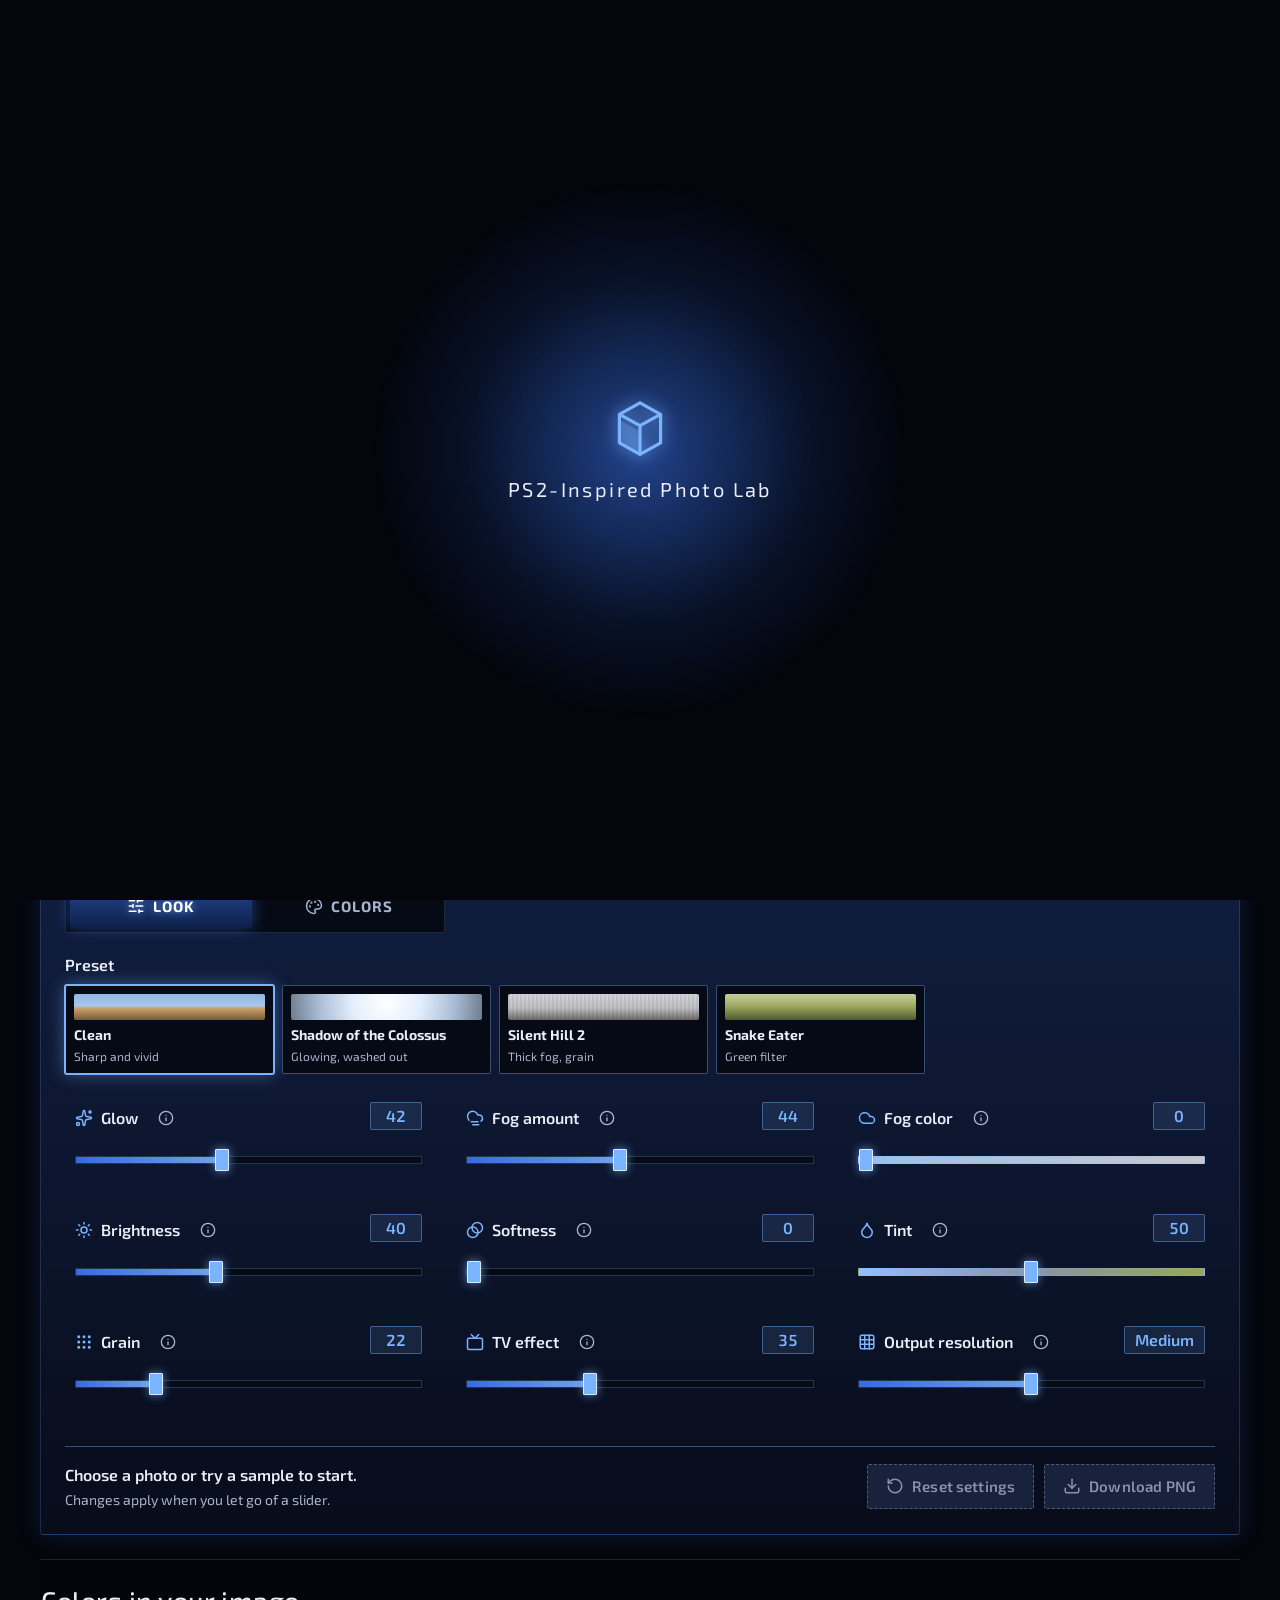
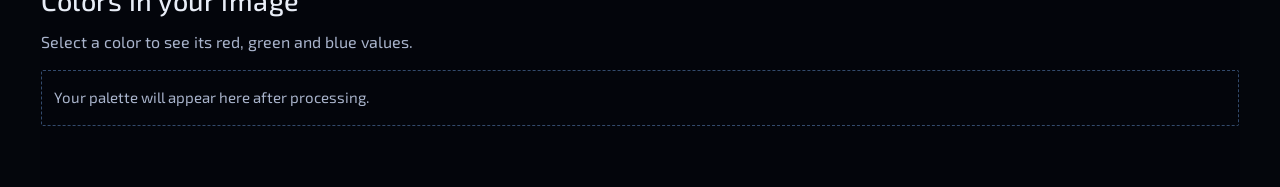
==== commit cc71994d: "Add a PS2 boot intro, glass windows, bar-meter sliders and press and focus feedback" ====
--- a/index.html
+++ b/index.html
@@ -11,6 +11,7 @@
   <link rel="stylesheet" href="style.css">
 </head>
 <body>
+  <script src="assets/js/boot.js"></script>
   <!-- Icons from Lucide (lucide.dev), ISC license: assets/icons/LUCIDE-LICENSE.txt -->
   <svg class="icon-sprite" aria-hidden="true" focusable="false">
     <symbol id="i-upload" viewBox="0 0 24 24"><path d="M12 3v12" /> <path d="m17 8-5-5-5 5" /> <path d="M21 15v4a2 2 0 0 1-2 2H5a2 2 0 0 1-2-2v-4" /></symbol>
--- a/style.css
+++ b/style.css
@@ -348,13 +348,27 @@
 
 /* Panels */
 
+/* Framed windows look like PS2 menu glass: translucent blue, a lit top edge
+   and a faint inner highlight. */
 .panel {
+  position: relative;
   margin: 0;
   padding: 24px;
   border: 1px solid var(--border);
   border-radius: var(--radius);
-  background: var(--surface);
-  box-shadow: var(--glow);
+  background: linear-gradient(180deg, rgba(30, 52, 110, 0.55), rgba(10, 16, 34, 0.7));
+  box-shadow: var(--glow), inset 0 1px 0 rgba(255, 255, 255, 0.06);
+}
+
+.panel:not(.panel--open)::before {
+  content: "";
+  position: absolute;
+  top: -1px;
+  left: 24px;
+  right: 24px;
+  height: 1px;
+  background: linear-gradient(90deg, transparent, var(--accent-bright), transparent);
+  pointer-events: none;
 }
 
 .panel > p,
@@ -586,37 +600,48 @@
   appearance: none;
 }
 
+/* Bar meters like the PS2 System Configuration screen: a dark bar that fills
+   with blue light up to a small square thumb. app.js keeps --fill up to date. */
 input[type="range"]::-webkit-slider-runnable-track {
-  height: 4px;
-  border-radius: 2px;
-  background: rgba(122, 179, 255, 0.3);
+  height: 8px;
+  border: 1px solid rgba(122, 179, 255, 0.25);
+  border-radius: 1px;
+  background:
+    linear-gradient(90deg, rgba(59, 118, 246, 0.9), rgba(122, 179, 255, 0.9)) 0 0 / var(--fill, 50%) 100% no-repeat,
+    rgba(6, 10, 20, 0.9);
 }
 
 input[type="range"]::-webkit-slider-thumb {
-  width: 22px;
+  width: 14px;
   height: 22px;
-  margin-top: -9px;
-  border: 2px solid var(--bg);
-  border-radius: 50%;
+  margin-top: -8px;
+  border: 1px solid #dbeaff;
+  border-radius: 1px;
   background: var(--accent-bright);
-  box-shadow: 0 0 10px rgba(122, 179, 255, 0.6);
+  box-shadow: 0 0 10px rgba(122, 179, 255, 0.7);
   -webkit-appearance: none;
   appearance: none;
 }
 
 input[type="range"]::-moz-range-track {
-  height: 4px;
-  border-radius: 2px;
-  background: rgba(122, 179, 255, 0.3);
+  height: 8px;
+  border: 1px solid rgba(122, 179, 255, 0.25);
+  border-radius: 1px;
+  background: rgba(6, 10, 20, 0.9);
+}
+
+input[type="range"]::-moz-range-progress {
+  height: 8px;
+  background: linear-gradient(90deg, rgba(59, 118, 246, 0.9), rgba(122, 179, 255, 0.9));
 }
 
 input[type="range"]::-moz-range-thumb {
-  width: 18px;
-  height: 18px;
-  border: 2px solid var(--bg);
-  border-radius: 50%;
+  width: 12px;
+  height: 20px;
+  border: 1px solid #dbeaff;
+  border-radius: 1px;
   background: var(--accent-bright);
-  box-shadow: 0 0 10px rgba(122, 179, 255, 0.6);
+  box-shadow: 0 0 10px rgba(122, 179, 255, 0.7);
 }
 
 /* Palette */
@@ -777,7 +802,8 @@
    A thin light along the top separates them instead of a box. */
 .panel--open {
   border-color: transparent;
-  background: none;
+  /* A faint dark backing so the floating blocks dim behind the text. */
+  background: rgba(4, 6, 12, 0.55);
   box-shadow: none;
   border-top: 1px solid var(--border);
   border-radius: 0;
@@ -1149,7 +1175,7 @@
   margin-right: 6px;
   padding: 1px 10px;
   border: 1px solid var(--accent-bright);
-  border-radius: 999px;
+  border-radius: 2px;
   color: var(--accent-bright);
   font-weight: 700;
   box-shadow: 0 0 10px rgba(122, 179, 255, 0.35);
@@ -1176,7 +1202,7 @@
   min-width: 3.25em;
   padding: 1px 10px;
   border: 1px solid var(--border-strong);
-  border-radius: 999px;
+  border-radius: 2px;
   background: rgba(122, 179, 255, 0.12);
   text-align: center;
 }
@@ -1195,6 +1221,21 @@
 
 input[type="range"].track-tint::-moz-range-track {
   background: linear-gradient(90deg, #96beff, #8a93a6 50%, #96aa50);
+}
+
+/* The color-gradient tracks show their colors, not a fill. */
+input[type="range"].track-fog::-moz-range-progress,
+input[type="range"].track-tint::-moz-range-progress {
+  background: transparent;
+}
+
+/* A quick press-in, like pressing a button on a controller. */
+.button:not(:disabled):active,
+.tab:active,
+.preset__body:active {
+  transform: scale(0.98);
+  filter: brightness(1.25);
+  transition: transform 0.08s, filter 0.08s;
 }
 
 /* The transcript opens like a PS2 menu item. */
@@ -1647,6 +1688,11 @@
     box-shadow: 0 12px 16px -12px rgba(0, 0, 0, 0.8);
   }
 
+  /* Keyboard focus scrolls settings into view below the pinned previews, not under them. */
+  .controls :is(input, button, label, summary) {
+    scroll-margin-top: calc(32vh + 180px);
+  }
+
   /* Cap the frames so at least half the screen is left for the sliders. */
   .workspace__stage .preview__frame {
     width: min(100%, calc(32vh * 10 / 7));
@@ -1672,6 +1718,10 @@
     margin-inline: auto;
   }
 
+  .controls :is(input, button, label, summary) {
+    scroll-margin-top: calc(28vh + 150px);
+  }
+
   .preview--processed .preview__note {
     display: none;
   }
@@ -1688,7 +1738,11 @@
     animation: busy-pulse 1.2s ease-in-out infinite alternate;
   }
 
-  .preset input:checked + .preset__body {
+  /* The selected item breathes, like the cursor in a PS2 menu. */
+  .preset input:checked + .preset__body,
+  .tab[aria-selected="true"],
+  .button:focus-visible,
+  .nav-list a[aria-current="page"] {
     animation: cursor-pulse 1.6s ease-in-out infinite alternate;
   }
 }
@@ -1713,3 +1767,84 @@
     transition: none;
   }
 }
+
+/* Boot intro (assets/js/boot.js): blocks gather, a glow swells, the logo appears. */
+
+.boot {
+  position: fixed;
+  inset: 0;
+  z-index: 100;
+  display: grid;
+  place-items: center;
+  overflow: hidden;
+  background: var(--bg);
+  cursor: pointer;
+  transition: opacity 0.4s ease;
+}
+
+.boot.is-leaving {
+  opacity: 0;
+  pointer-events: none;
+}
+
+.boot__glow {
+  position: absolute;
+  width: 60vmin;
+  height: 60vmin;
+  border-radius: 50%;
+  background: radial-gradient(circle, rgba(59, 118, 246, 0.55), rgba(37, 99, 235, 0.12) 45%, transparent 70%);
+  opacity: 0;
+  transform: scale(0.4);
+  animation: boot-glow 1.6s 0.5s ease-out forwards;
+}
+
+.boot__block {
+  position: absolute;
+  width: 46px;
+  height: 46px;
+  border: 1px solid rgba(122, 179, 255, 0.5);
+  background: linear-gradient(135deg, rgba(59, 118, 246, 0.35), rgba(59, 118, 246, 0.05));
+  box-shadow: 0 0 18px rgba(59, 118, 246, 0.35);
+  opacity: 0;
+  transform: translate(var(--x), var(--y)) rotate(25deg);
+  animation: boot-gather 1.3s calc(var(--i) * 0.05s) cubic-bezier(0.2, 0.7, 0.2, 1) forwards;
+}
+
+.boot__logo {
+  position: relative;
+  display: grid;
+  justify-items: center;
+  gap: 14px;
+  color: var(--text);
+  font-size: 1.25rem;
+  font-weight: 400;
+  letter-spacing: 0.12em;
+  opacity: 0;
+  animation: boot-logo 0.6s 1.2s ease-out forwards;
+}
+
+.boot__logo svg {
+  width: 64px;
+  height: 64px;
+  fill: none;
+  stroke: var(--accent-bright);
+  stroke-width: 1.4;
+  stroke-linejoin: round;
+  filter: drop-shadow(0 0 8px rgba(122, 179, 255, 0.9));
+}
+
+@keyframes boot-gather {
+  0%   { opacity: 0; }
+  30%  { opacity: 1; }
+  80%  { opacity: 0.9; transform: translate(0, 0) rotate(0deg) scale(0.6); }
+  100% { opacity: 0; transform: translate(0, 0) rotate(0deg) scale(0.3); }
+}
+
+@keyframes boot-glow {
+  to { opacity: 1; transform: scale(1); }
+}
+
+@keyframes boot-logo {
+  from { opacity: 0; transform: translateY(6px); }
+  to   { opacity: 1; transform: none; }
+}
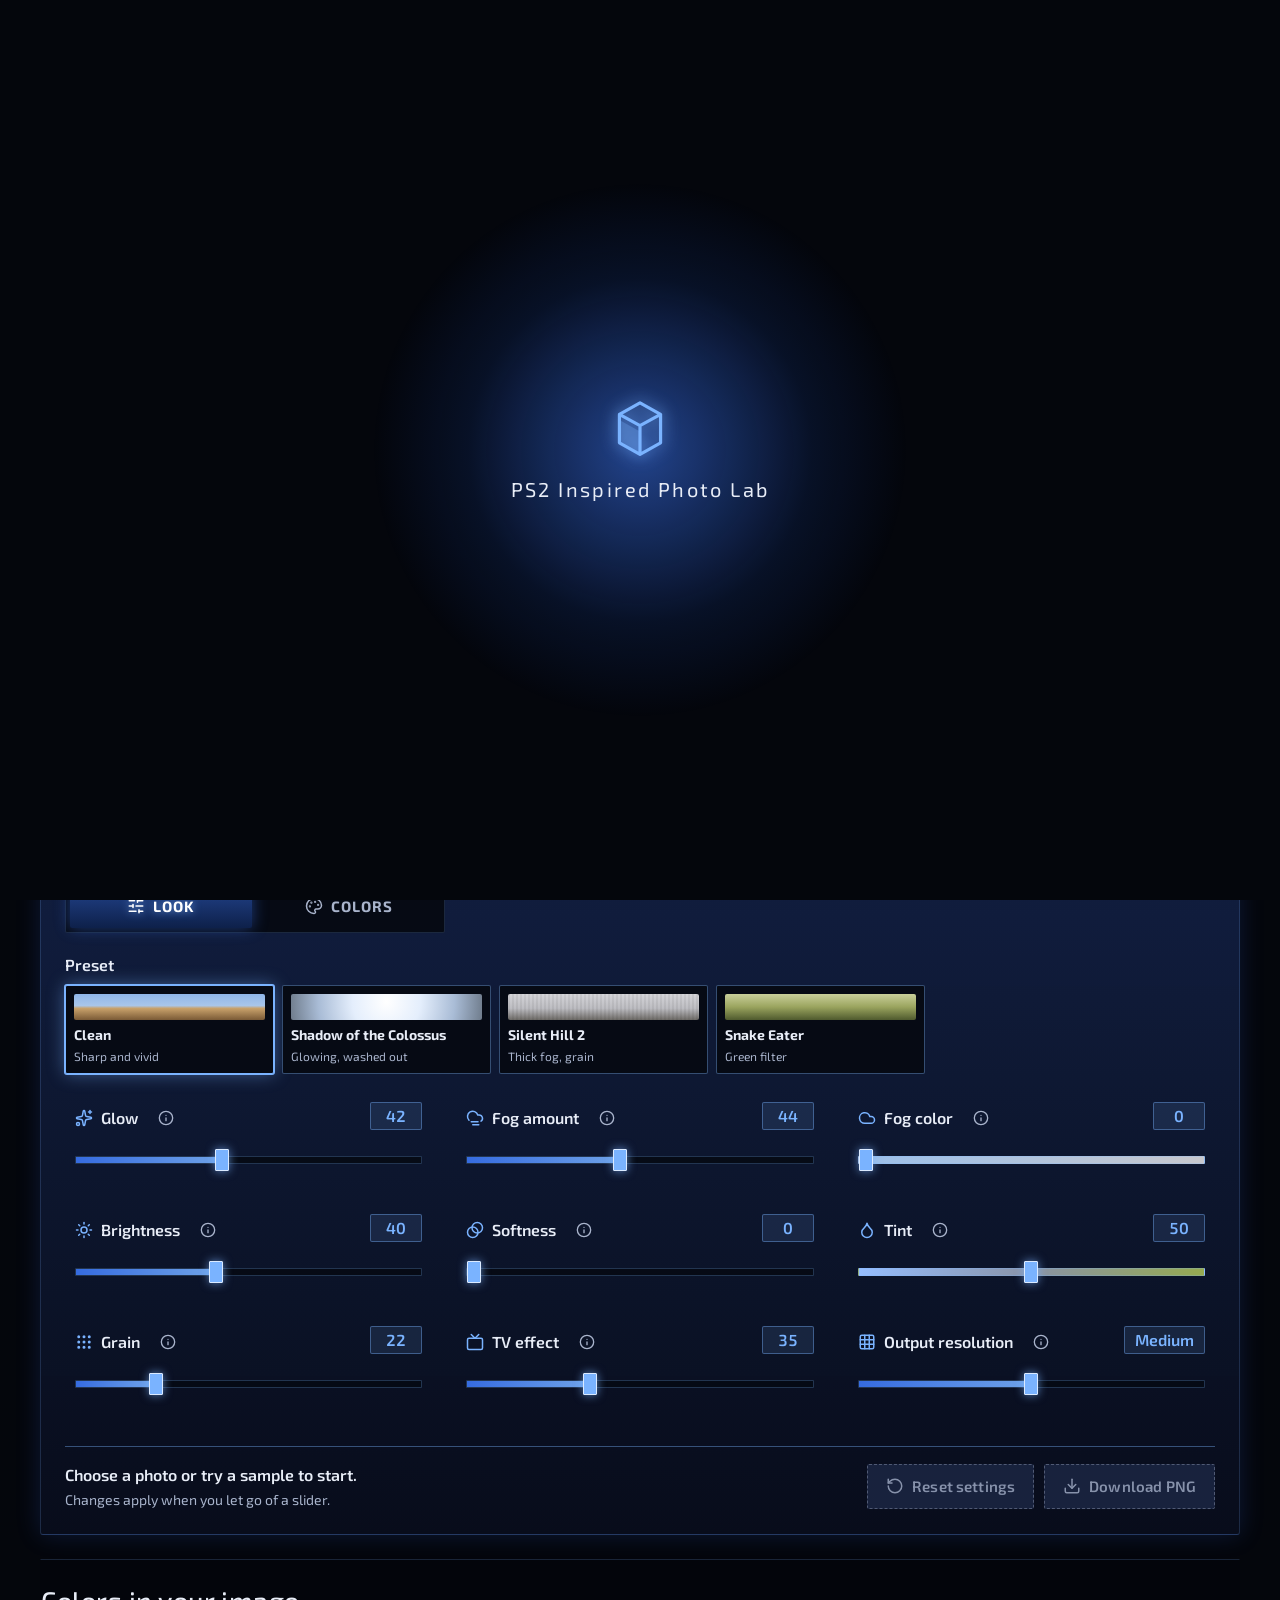
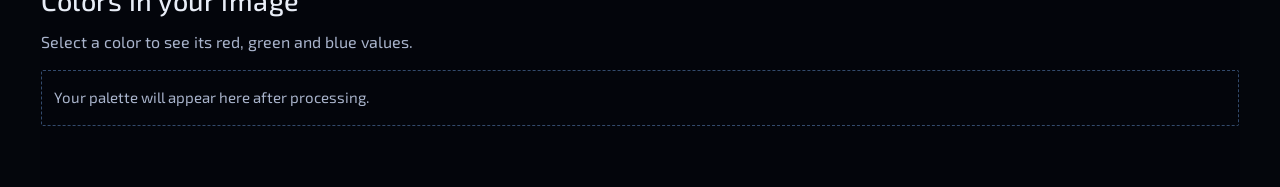
==== commit 436b410d: "Drop the hyphen from the site name" ====
--- a/index.html
+++ b/index.html
@@ -3,7 +3,7 @@
 <head>
   <meta charset="utf-8">
   <meta name="viewport" content="width=device-width, initial-scale=1">
-  <title>PS2-Inspired Photo Lab</title>
+  <title>PS2 Inspired Photo Lab</title>
   <meta name="description" content="Give a photo a PS2-inspired look and learn how RGB values, palettes, quantization and dithering change a digital image.">
   <meta name="theme-color" content="#04060c">
   <link rel="icon" href="data:image/svg+xml,%3Csvg%20xmlns='http://www.w3.org/2000/svg'%20viewBox='0%200%2032%2032'%3E%3Crect%20width='32'%20height='32'%20rx='6'%20fill='%23070b16'/%3E%3Cg%20transform='translate(2%202)'%20stroke='%237ab3ff'%20stroke-width='1.8'%20stroke-linejoin='round'%3E%3Cpath%20d='M5%2010.5%2014%2015.5v10L5%2020.5z'%20fill='%237ab3ff'%20fill-opacity='0.35'%20stroke='none'/%3E%3Cpath%20d='M14%203%2023%208%2014%2013%205%208z%20M5%208v12.5l9%205%209-5V8%20M14%2013v12.5'%20fill='none'/%3E%3C/g%3E%3C/svg%3E">
@@ -49,7 +49,7 @@
   <header class="site-header">
     <div class="container">
       <div class="site-header__bar">
-        <a class="brand" href="index.html"><svg class="brand__logo" viewBox="0 0 28 28" aria-hidden="true" focusable="false"><path class="brand__logo-front" d="M5 10.5 14 15.5v10L5 20.5z" /><path d="M14 3 23 8 14 13 5 8z M5 8v12.5l9 5 9-5V8 M14 13v12.5" /></svg><span>PS2-Inspired Photo Lab</span></a>
+        <a class="brand" href="index.html"><svg class="brand__logo" viewBox="0 0 28 28" aria-hidden="true" focusable="false"><path class="brand__logo-front" d="M5 10.5 14 15.5v10L5 20.5z" /><path d="M14 3 23 8 14 13 5 8z M5 8v12.5l9 5 9-5V8 M14 13v12.5" /></svg><span>PS2 Inspired Photo Lab</span></a>
         <nav aria-label="Pages">
           <ul class="nav-list">
             <li><a href="index.html" aria-current="page"><svg class="icon" aria-hidden="true" focusable="false"><use href="#i-image"></use></svg>Photo editor</a></li>
--- a/style.css
+++ b/style.css
@@ -1,4 +1,4 @@
-/* PS2-Inspired Photo Lab */
+/* PS2 Inspired Photo Lab */
 
 @font-face {
   font-family: "Exo 2";
